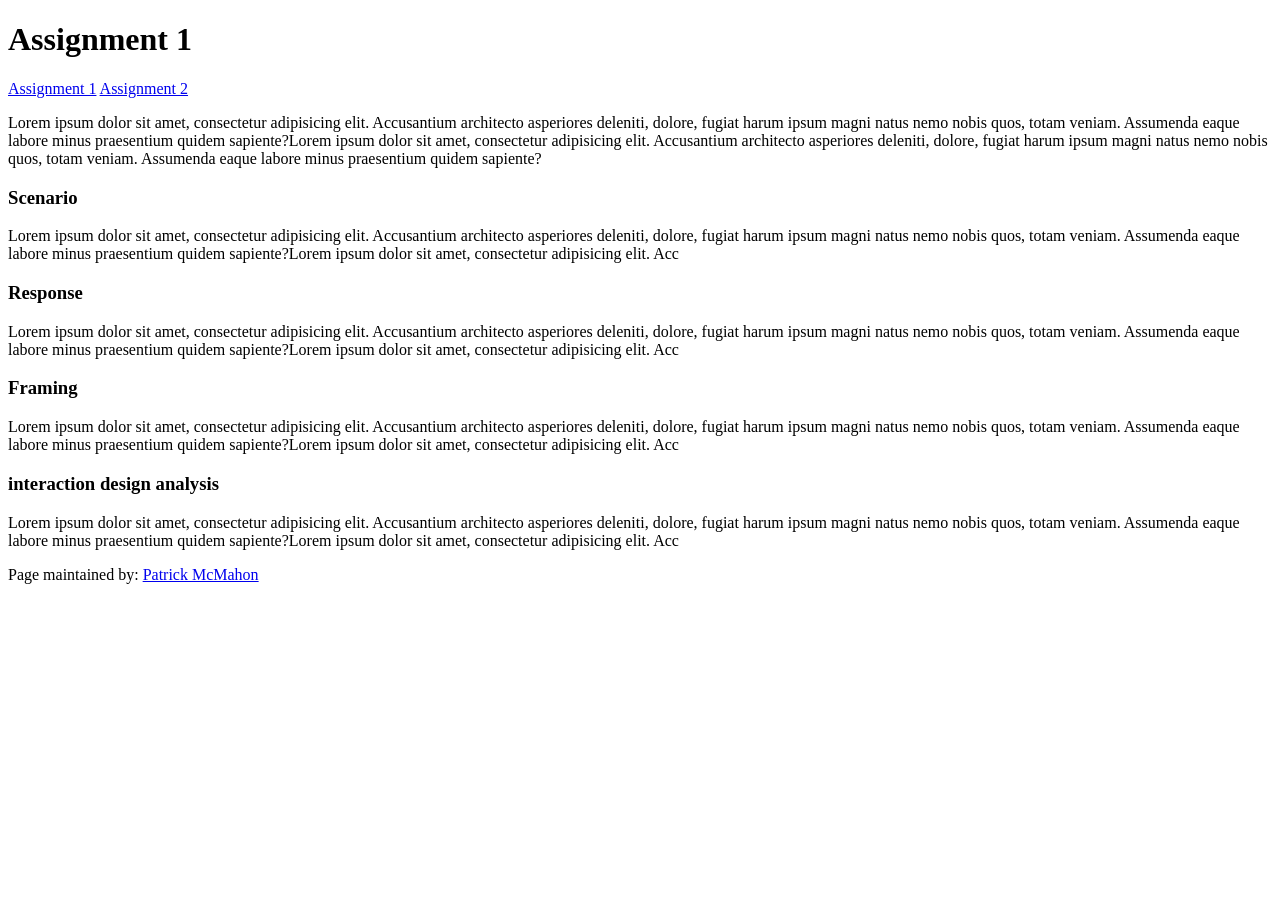
==== assignment1.html @ 2f38e5e2 "intro added some navigation to pages and added some sections to assignment 1 page" ====
<!doctype html>
<html lang="en">
  <head>
    <meta charset="UTF-8" />
    <meta
      name="viewport"
      content="width=device-width, user-scalable=no, initial-scale=1.0, maximum-scale=1.0, minimum-scale=1.0"
    />
    <meta http-equiv="X-UA-Compatible" content="ie=edge" />

    <!-- !!!!! -->
    <!--    change this to refer to your specific page  -->
    <title>changeMe!</title>

    <!-- !!!!! -->
    <!--  change this to your preferred icon  -->
    <!-- favicon was sourced from favicon.io but the original graphics are copyright 2020 Twitter, Inc
    and other contributors -->
    <!-- They are licensed under CC-BY 4.0 as linked below -->
    <!-- https://creativecommons.org/licenses/by/4.0/ -->
    <link rel="icon" type="image/png" href="./assets/icons/favicon.png" />

    <link rel="stylesheet" href="reset.css" />
    <link rel="stylesheet" href="style.css" />
  </head>
  <body>
    <header>
      <!-- !!!!! -->
      <!--    change this to your preferred online name  -->
      <h1>Assignment 1</h1>
    </header>

    <div class="mainNavContainer">
      <nav>
        <a href="./index.html">Assignment 1</a>
        <a href="./assignment2.html">Assignment 2</a>
      </nav>

      <main>
        <section id="intro-section">
          <p>
            Lorem ipsum dolor sit amet, consectetur adipisicing elit.
            Accusantium architecto asperiores deleniti, dolore, fugiat harum
            ipsum magni natus nemo nobis quos, totam veniam. Assumenda eaque
            labore minus praesentium quidem sapiente?Lorem ipsum dolor sit amet,
            consectetur adipisicing elit. Accusantium architecto asperiores
            deleniti, dolore, fugiat harum ipsum magni natus nemo nobis quos,
            totam veniam. Assumenda eaque labore minus praesentium quidem
            sapiente?
          </p>
        </section>
        <section>
          <h3>Scenario</h3>
          <p>
            Lorem ipsum dolor sit amet, consectetur adipisicing elit.
            Accusantium architecto asperiores deleniti, dolore, fugiat harum
            ipsum magni natus nemo nobis quos, totam veniam. Assumenda eaque
            labore minus praesentium quidem sapiente?Lorem ipsum dolor sit amet,
            consectetur adipisicing elit. Acc
          </p>
        </section>
        <section>
          <h3>Response</h3>
          <p>
            Lorem ipsum dolor sit amet, consectetur adipisicing elit.
            Accusantium architecto asperiores deleniti, dolore, fugiat harum
            ipsum magni natus nemo nobis quos, totam veniam. Assumenda eaque
            labore minus praesentium quidem sapiente?Lorem ipsum dolor sit amet,
            consectetur adipisicing elit. Acc
          </p>
        </section>
        <section>
          <h3>Framing</h3>
          <p>
            Lorem ipsum dolor sit amet, consectetur adipisicing elit.
            Accusantium architecto asperiores deleniti, dolore, fugiat harum
            ipsum magni natus nemo nobis quos, totam veniam. Assumenda eaque
            labore minus praesentium quidem sapiente?Lorem ipsum dolor sit amet,
            consectetur adipisicing elit. Acc
          </p>
        </section>
        <section>
          <h3>interaction design analysis</h3>
          <p>
            Lorem ipsum dolor sit amet, consectetur adipisicing elit.
            Accusantium architecto asperiores deleniti, dolore, fugiat harum
            ipsum magni natus nemo nobis quos, totam veniam. Assumenda eaque
            labore minus praesentium quidem sapiente?Lorem ipsum dolor sit amet,
            consectetur adipisicing elit. Acc
          </p>
        </section>
      </main>

      <!-- this is an empty element which helps with spacing -->
      <aside></aside>
    </div>

    <footer>
      <p>
        <!-- !!!!! -->
        <!--    change this to your preferred online name and update link to refer to your github page  -->
        Page maintained by:
        <a href="https://github.com/p-mcmahon-rmit/" target="_blank">
          Patrick McMahon
        </a>
      </p>
    </footer>
  </body>
</html>
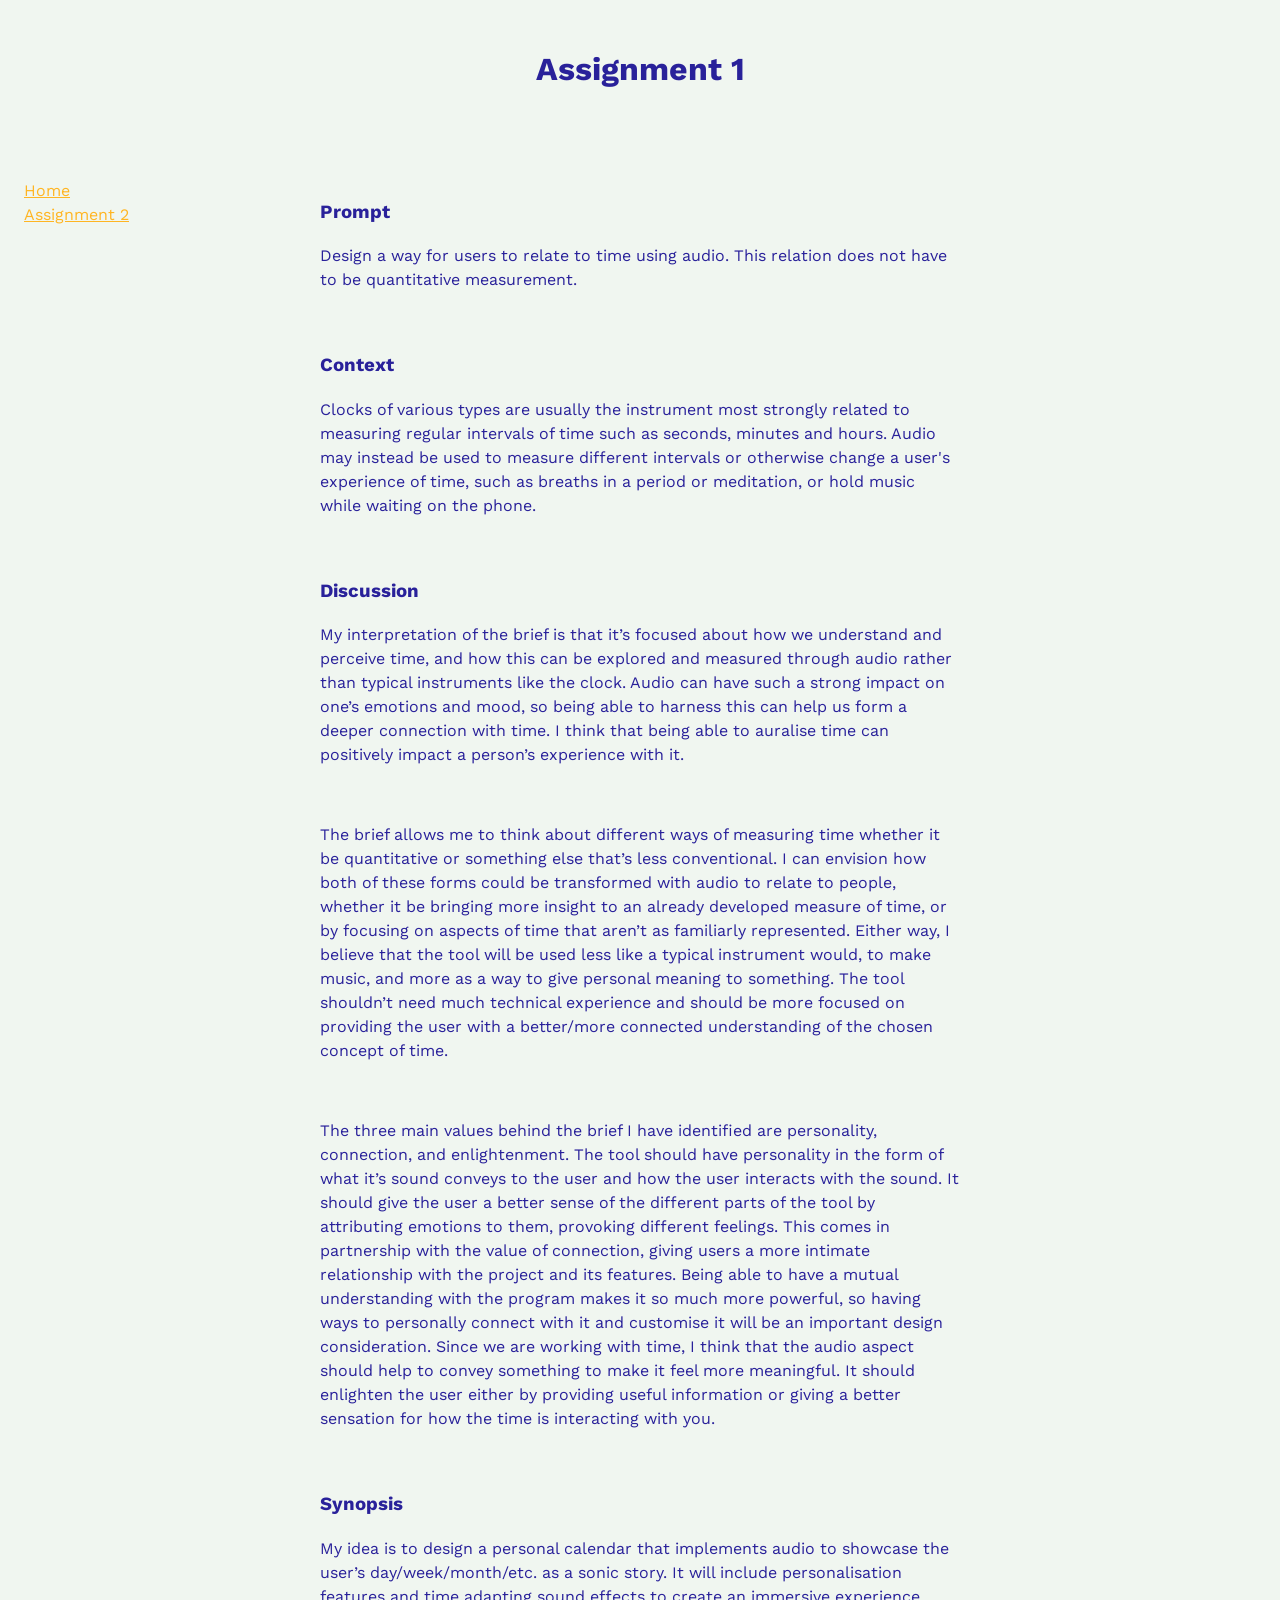
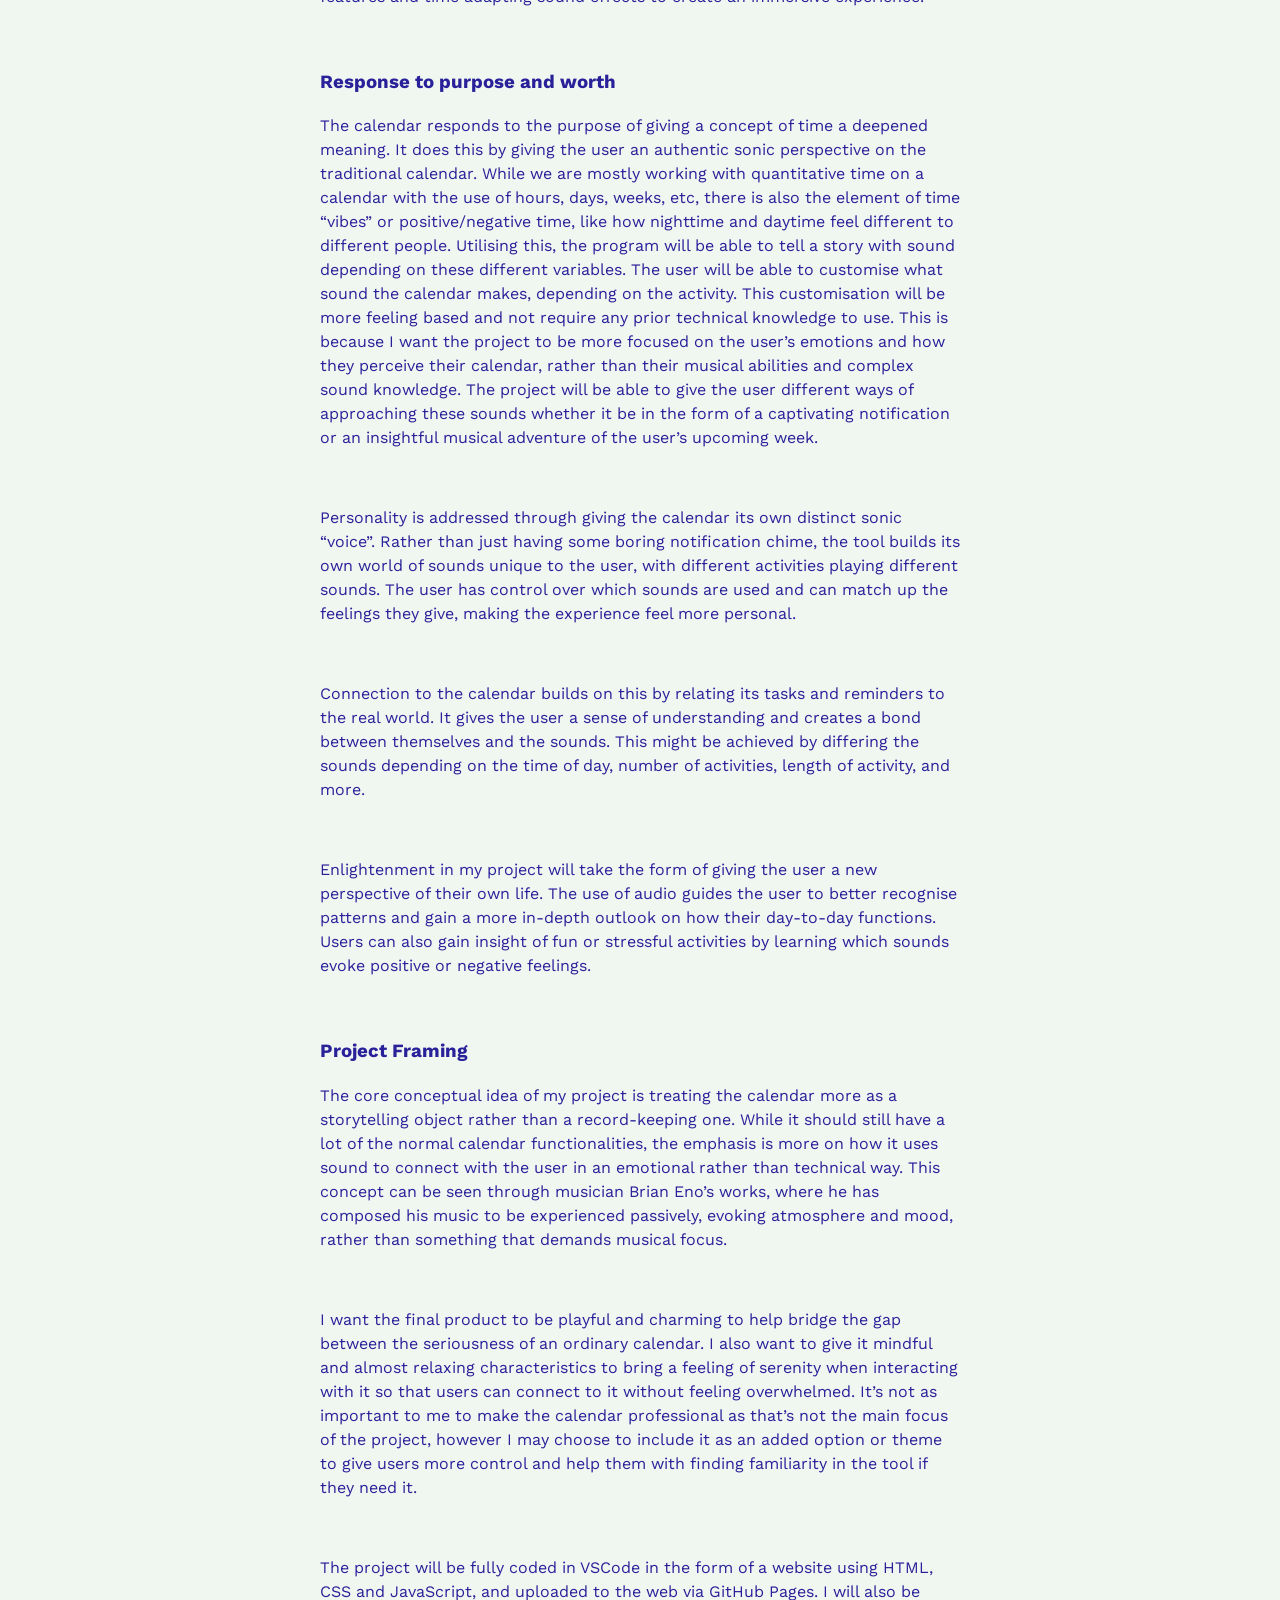
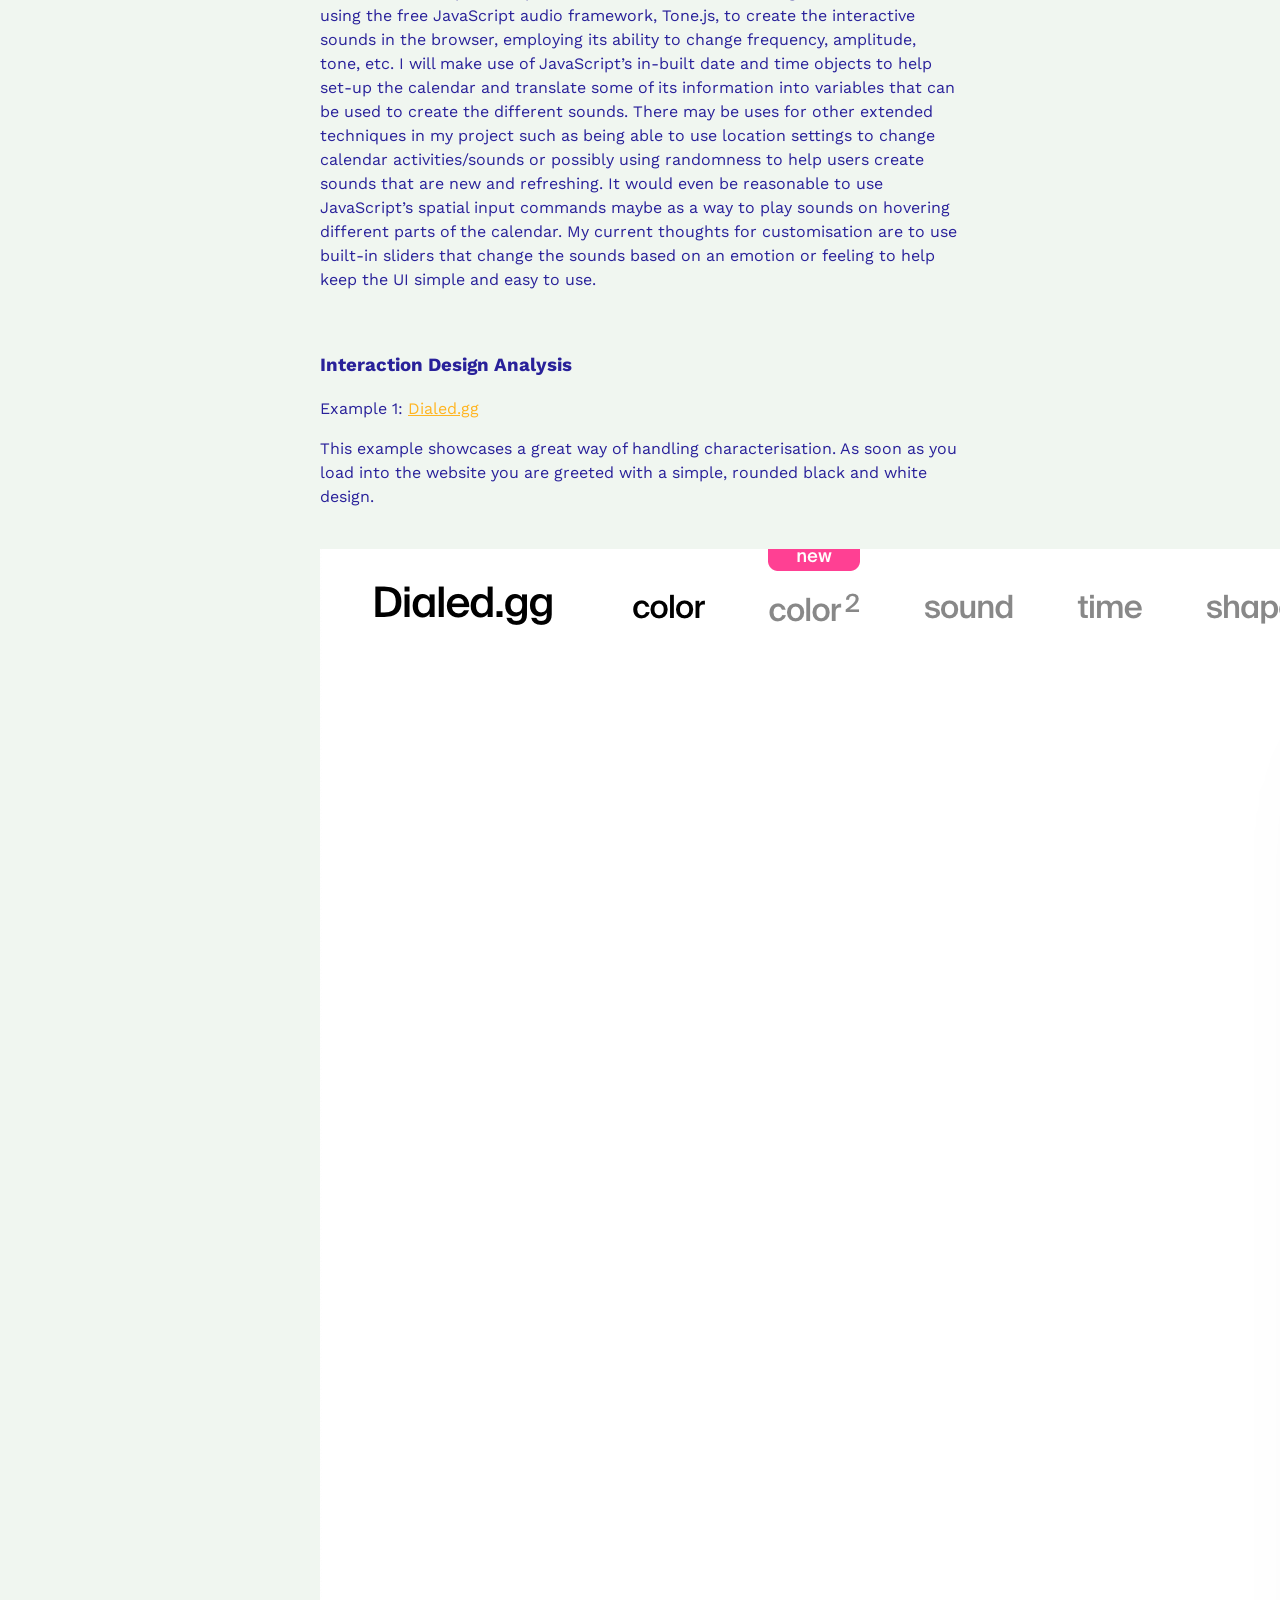
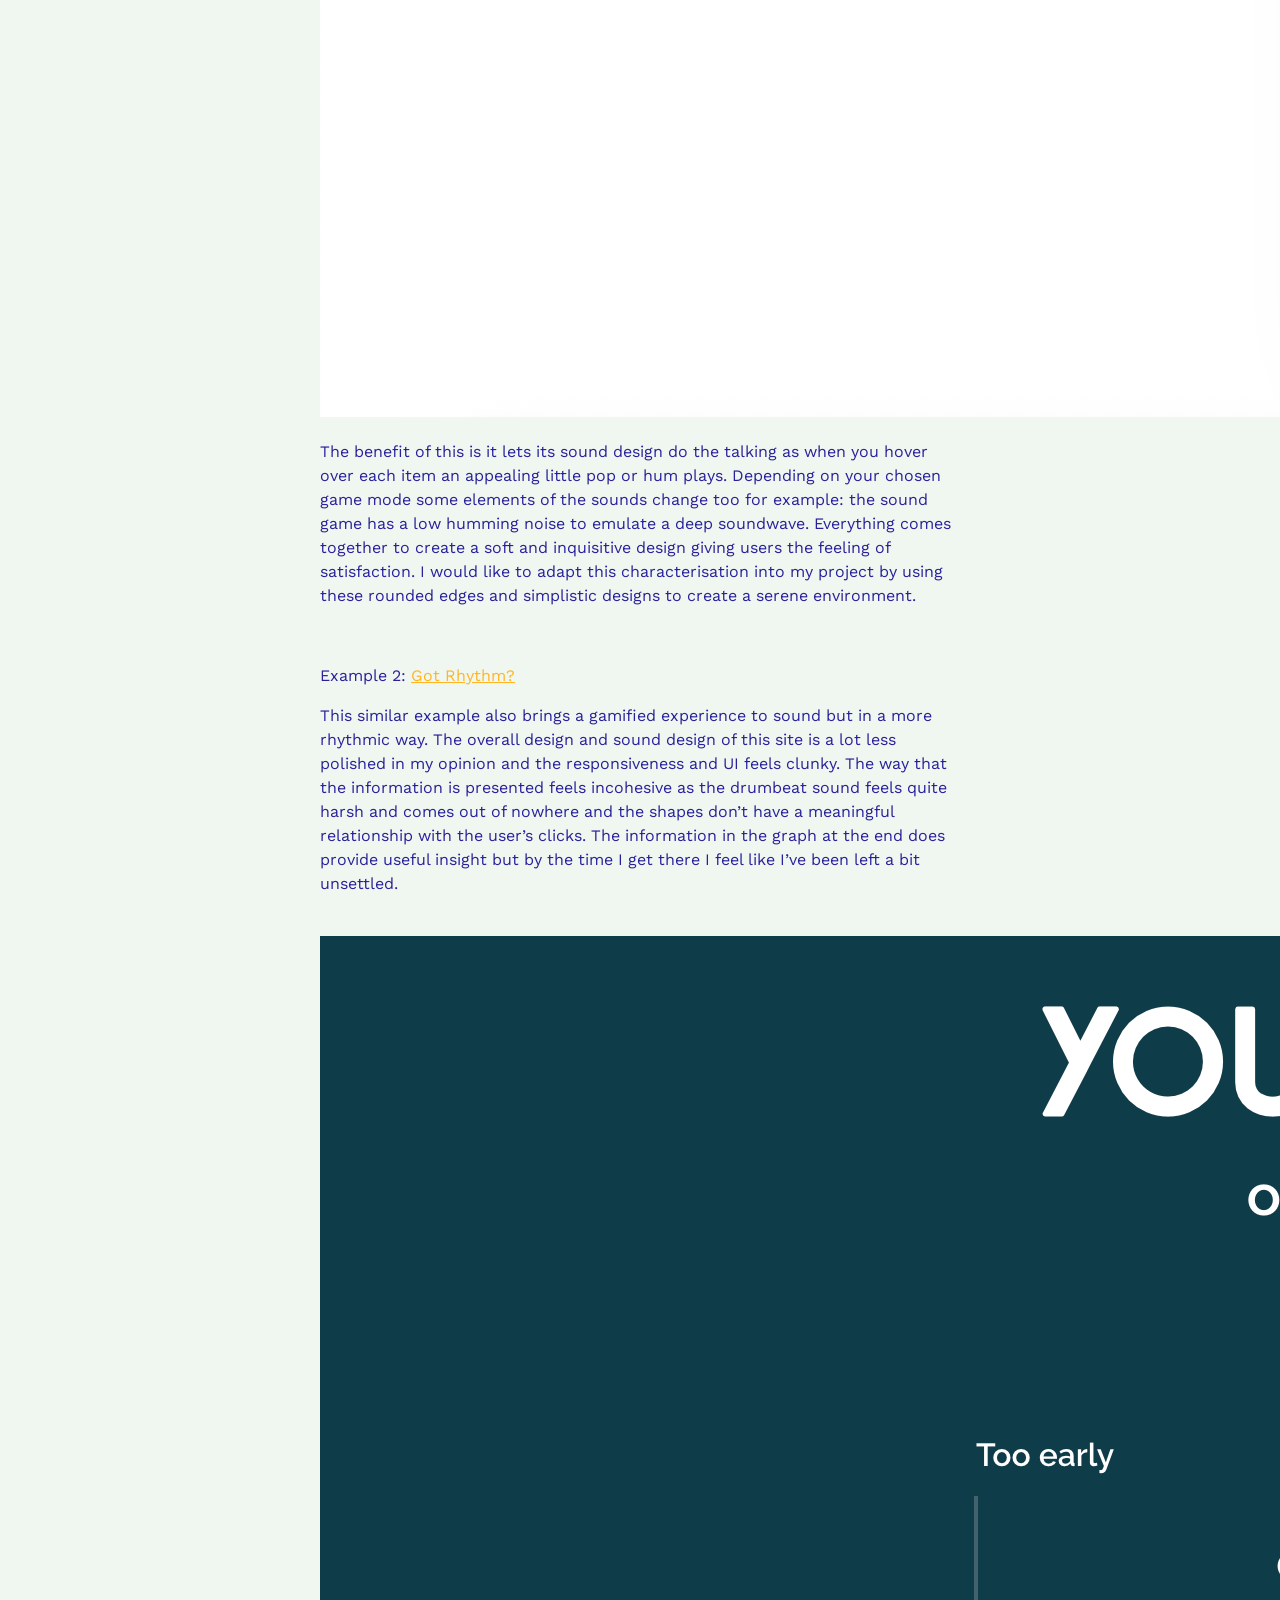
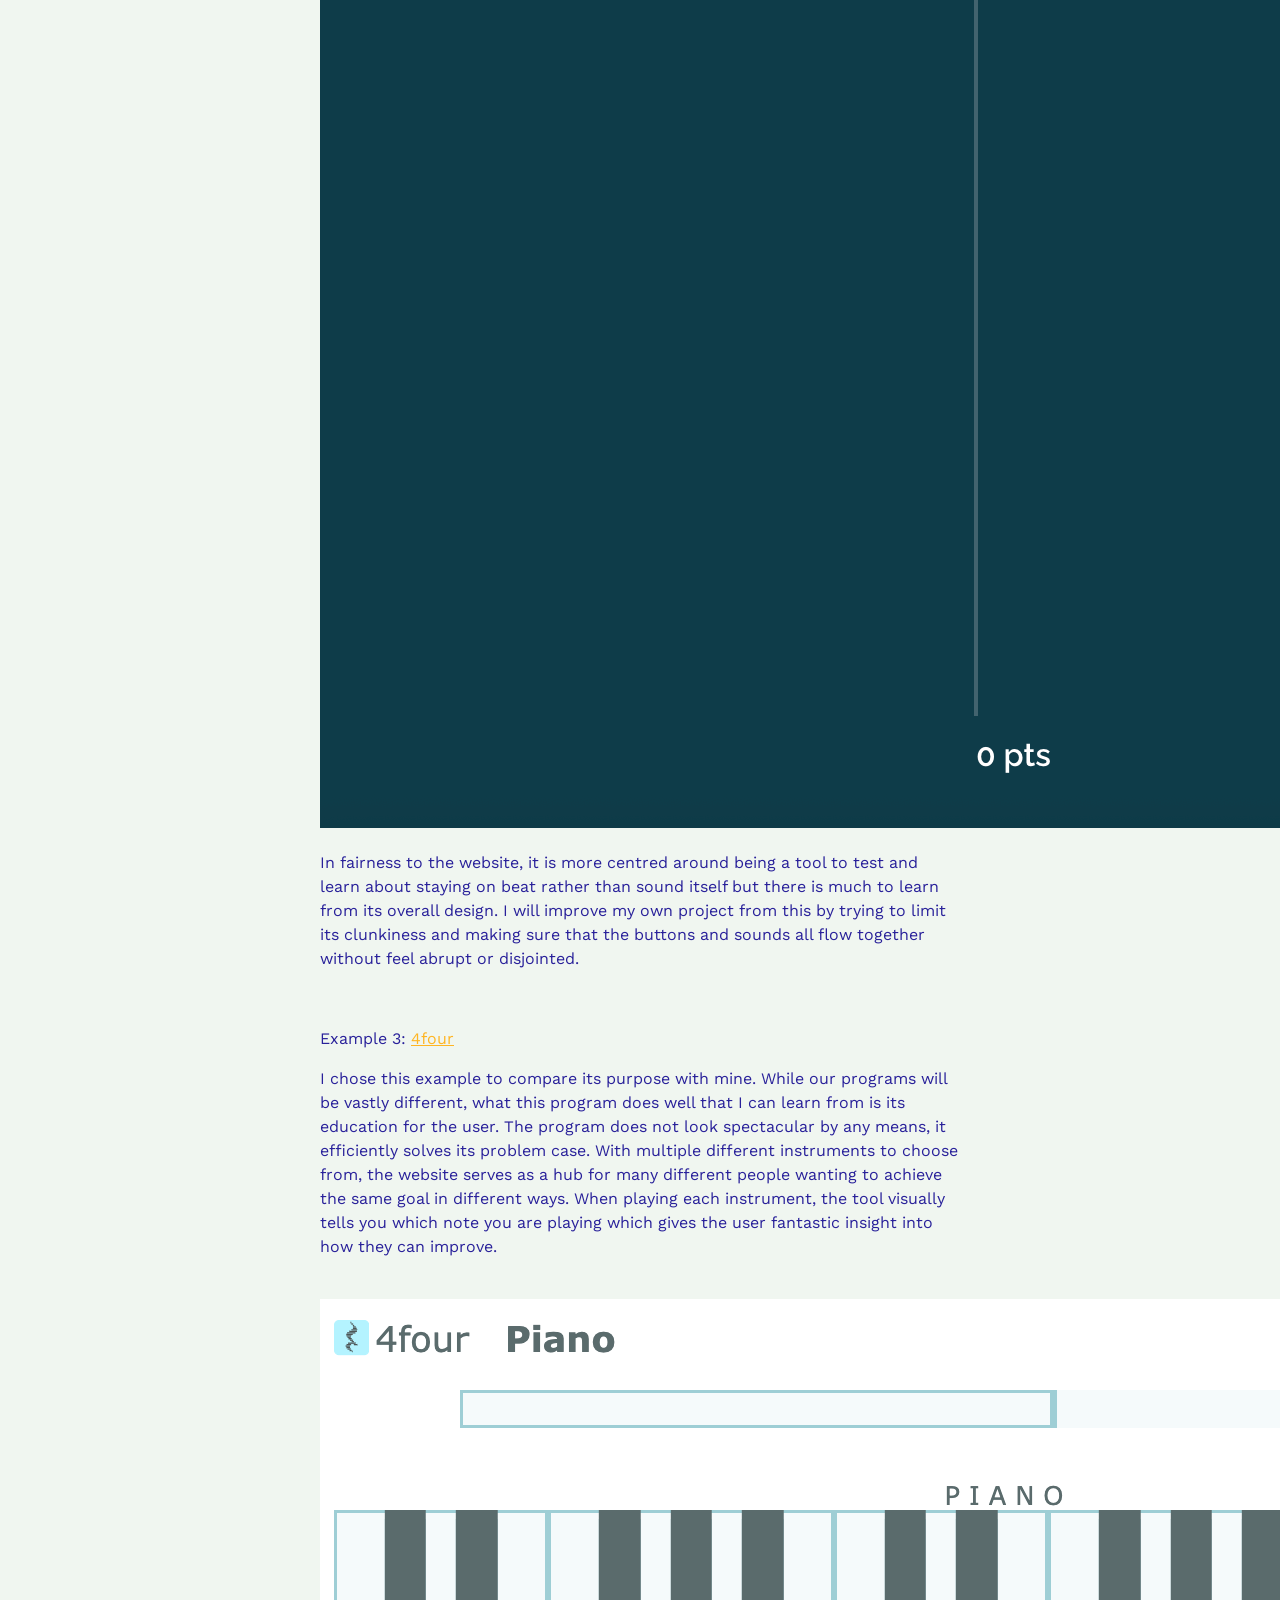
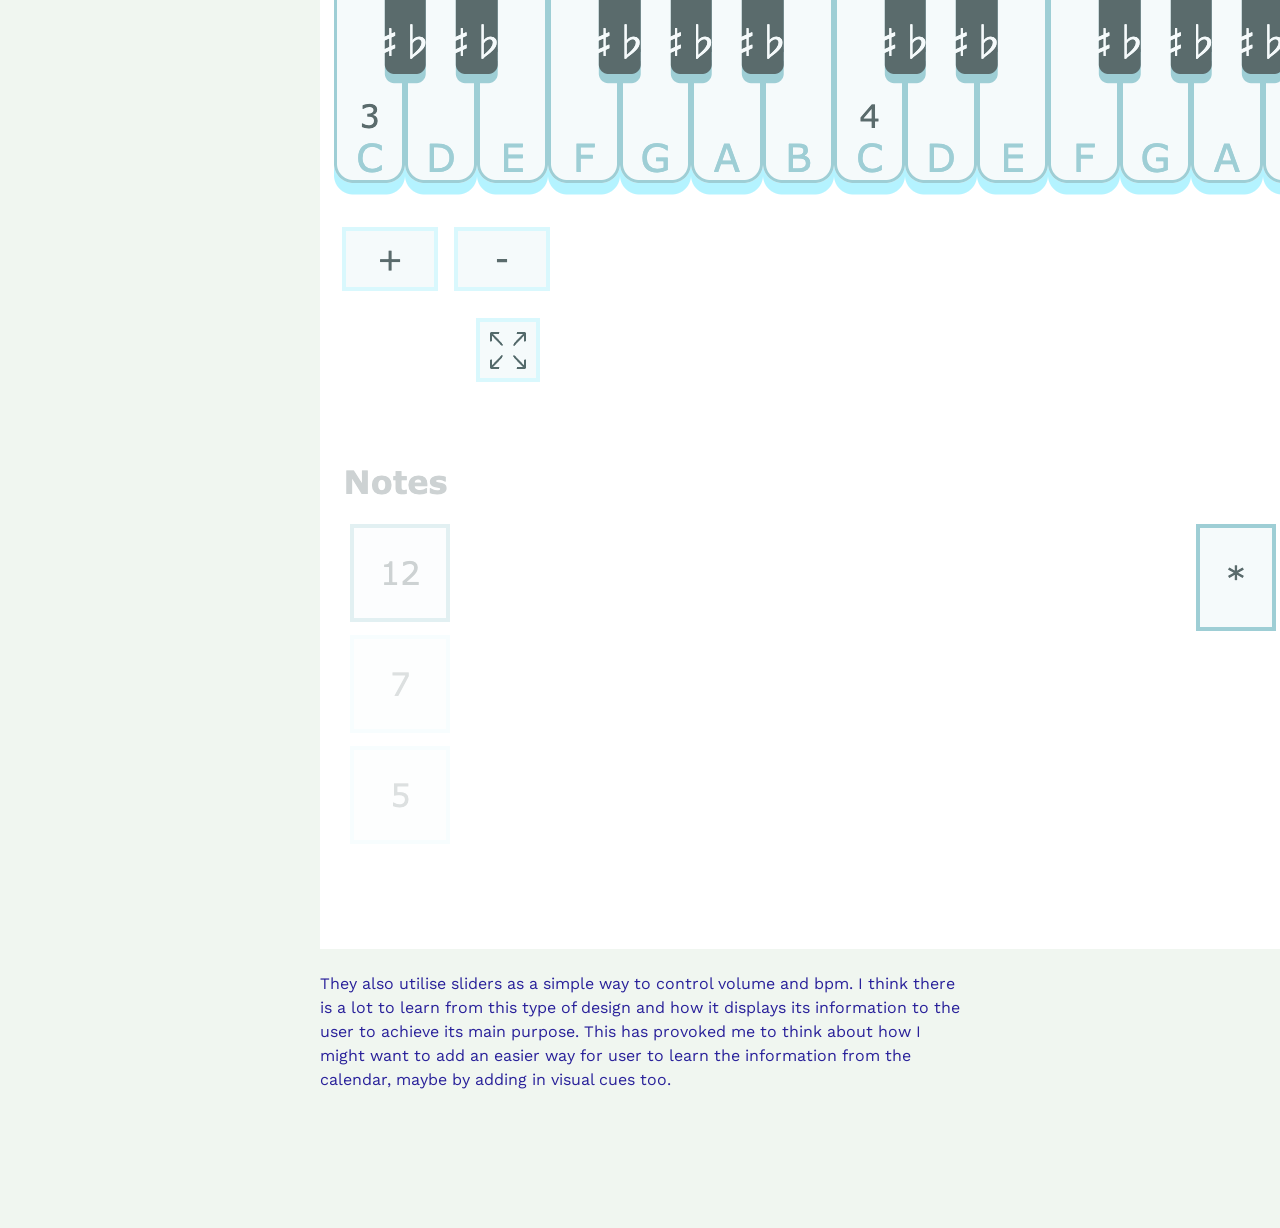
==== commit c870e3e8: "added all the text almost finished assignment added all the text up to example 3 as well as photos a" ====
--- a/assignment1.html
+++ b/assignment1.html
@@ -32,65 +32,265 @@
 
     <div class="mainNavContainer">
       <nav>
-        <a href="./index.html">Assignment 1</a>
-        <a href="./assignment2.html">Assignment 2</a>
+        <a href="./index.html">Home</a>
+        <a class="unclickable" href="./assignment2.html">Assignment 2</a>
       </nav>
 
       <main>
         <section id="intro-section">
-          <p>
-            Lorem ipsum dolor sit amet, consectetur adipisicing elit.
-            Accusantium architecto asperiores deleniti, dolore, fugiat harum
-            ipsum magni natus nemo nobis quos, totam veniam. Assumenda eaque
-            labore minus praesentium quidem sapiente?Lorem ipsum dolor sit amet,
-            consectetur adipisicing elit. Accusantium architecto asperiores
-            deleniti, dolore, fugiat harum ipsum magni natus nemo nobis quos,
-            totam veniam. Assumenda eaque labore minus praesentium quidem
-            sapiente?
-          </p>
-        </section>
-        <section>
-          <h3>Scenario</h3>
-          <p>
-            Lorem ipsum dolor sit amet, consectetur adipisicing elit.
-            Accusantium architecto asperiores deleniti, dolore, fugiat harum
-            ipsum magni natus nemo nobis quos, totam veniam. Assumenda eaque
-            labore minus praesentium quidem sapiente?Lorem ipsum dolor sit amet,
-            consectetur adipisicing elit. Acc
-          </p>
-        </section>
-        <section>
-          <h3>Response</h3>
-          <p>
-            Lorem ipsum dolor sit amet, consectetur adipisicing elit.
-            Accusantium architecto asperiores deleniti, dolore, fugiat harum
-            ipsum magni natus nemo nobis quos, totam veniam. Assumenda eaque
-            labore minus praesentium quidem sapiente?Lorem ipsum dolor sit amet,
-            consectetur adipisicing elit. Acc
-          </p>
-        </section>
-        <section>
-          <h3>Framing</h3>
-          <p>
-            Lorem ipsum dolor sit amet, consectetur adipisicing elit.
-            Accusantium architecto asperiores deleniti, dolore, fugiat harum
-            ipsum magni natus nemo nobis quos, totam veniam. Assumenda eaque
-            labore minus praesentium quidem sapiente?Lorem ipsum dolor sit amet,
-            consectetur adipisicing elit. Acc
-          </p>
-        </section>
-        <section>
-          <h3>interaction design analysis</h3>
-          <p>
-            Lorem ipsum dolor sit amet, consectetur adipisicing elit.
-            Accusantium architecto asperiores deleniti, dolore, fugiat harum
-            ipsum magni natus nemo nobis quos, totam veniam. Assumenda eaque
-            labore minus praesentium quidem sapiente?Lorem ipsum dolor sit amet,
-            consectetur adipisicing elit. Acc
+          <h3>Prompt</h3>
+          <p>
+            Design a way for users to relate to time using audio. This relation
+            does not have to be quantitative measurement.
+          </p>
+        </section>
+        <br />
+        <section>
+          <h3>Context</h3>
+          <p>
+            Clocks of various types are usually the instrument most strongly
+            related to measuring regular intervals of time such as seconds,
+            minutes and hours. Audio may instead be used to measure different
+            intervals or otherwise change a user's experience of time, such as
+            breaths in a period or meditation, or hold music while waiting on
+            the phone.
+          </p>
+        </section>
+        <br />
+        <section>
+          <h3>Discussion</h3>
+          <p>
+            My interpretation of the brief is that it’s focused about how we
+            understand and perceive time, and how this can be explored and
+            measured through audio rather than typical instruments like the
+            clock. Audio can have such a strong impact on one’s emotions and
+            mood, so being able to harness this can help us form a deeper
+            connection with time. I think that being able to auralise time can
+            positively impact a person’s experience with it.
+          </p>
+          <br />
+          <p>
+            The brief allows me to think about different ways of measuring time
+            whether it be quantitative or something else that’s less
+            conventional. I can envision how both of these forms could be
+            transformed with audio to relate to people, whether it be bringing
+            more insight to an already developed measure of time, or by focusing
+            on aspects of time that aren’t as familiarly represented. Either
+            way, I believe that the tool will be used less like a typical
+            instrument would, to make music, and more as a way to give personal
+            meaning to something. The tool shouldn’t need much technical
+            experience and should be more focused on providing the user with a
+            better/more connected understanding of the chosen concept of time.
+          </p>
+          <br />
+          <p>
+            The three main values behind the brief I have identified are
+            personality, connection, and enlightenment. The tool should have
+            personality in the form of what it’s sound conveys to the user and
+            how the user interacts with the sound. It should give the user a
+            better sense of the different parts of the tool by attributing
+            emotions to them, provoking different feelings. This comes in
+            partnership with the value of connection, giving users a more
+            intimate relationship with the project and its features. Being able
+            to have a mutual understanding with the program makes it so much
+            more powerful, so having ways to personally connect with it and
+            customise it will be an important design consideration. Since we are
+            working with time, I think that the audio aspect should help to
+            convey something to make it feel more meaningful. It should
+            enlighten the user either by providing useful information or giving
+            a better sensation for how the time is interacting with you.
+          </p>
+        </section>
+        <br />
+        <section>
+          <h3>Synopsis</h3>
+          <p>
+            My idea is to design a personal calendar that implements audio to
+            showcase the user’s day/week/month/etc. as a sonic story. It will
+            include personalisation features and time adapting sound effects to
+            create an immersive experience.
+          </p>
+        </section>
+        <br />
+        <section>
+          <h3>Response to purpose and worth</h3>
+          <p>
+            The calendar responds to the purpose of giving a concept of time a
+            deepened meaning. It does this by giving the user an authentic sonic
+            perspective on the traditional calendar. While we are mostly working
+            with quantitative time on a calendar with the use of hours, days,
+            weeks, etc, there is also the element of time “vibes” or
+            positive/negative time, like how nighttime and daytime feel
+            different to different people. Utilising this, the program will be
+            able to tell a story with sound depending on these different
+            variables. The user will be able to customise what sound the
+            calendar makes, depending on the activity. This customisation will
+            be more feeling based and not require any prior technical knowledge
+            to use. This is because I want the project to be more focused on the
+            user’s emotions and how they perceive their calendar, rather than
+            their musical abilities and complex sound knowledge. The project
+            will be able to give the user different ways of approaching these
+            sounds whether it be in the form of a captivating notification or an
+            insightful musical adventure of the user’s upcoming week.
+          </p>
+          <br />
+          <p>
+            Personality is addressed through giving the calendar its own
+            distinct sonic “voice”. Rather than just having some boring
+            notification chime, the tool builds its own world of sounds unique
+            to the user, with different activities playing different sounds. The
+            user has control over which sounds are used and can match up the
+            feelings they give, making the experience feel more personal.
+          </p>
+          <br />
+          <p>
+            Connection to the calendar builds on this by relating its tasks and
+            reminders to the real world. It gives the user a sense of
+            understanding and creates a bond between themselves and the sounds.
+            This might be achieved by differing the sounds depending on the time
+            of day, number of activities, length of activity, and more.
+          </p>
+          <br />
+          <p>
+            Enlightenment in my project will take the form of giving the user a
+            new perspective of their own life. The use of audio guides the user
+            to better recognise patterns and gain a more in-depth outlook on how
+            their day-to-day functions. Users can also gain insight of fun or
+            stressful activities by learning which sounds evoke positive or
+            negative feelings.
+          </p>
+        </section>
+        <br />
+        <section>
+          <h3>Project Framing</h3>
+          <p>
+            The core conceptual idea of my project is treating the calendar more
+            as a storytelling object rather than a record-keeping one. While it
+            should still have a lot of the normal calendar functionalities, the
+            emphasis is more on how it uses sound to connect with the user in an
+            emotional rather than technical way. This concept can be seen
+            through musician Brian Eno’s works, where he has composed his music
+            to be experienced passively, evoking atmosphere and mood, rather
+            than something that demands musical focus.
+          </p>
+          <br />
+          <p>
+            I want the final product to be playful and charming to help bridge
+            the gap between the seriousness of an ordinary calendar. I also want
+            to give it mindful and almost relaxing characteristics to bring a
+            feeling of serenity when interacting with it so that users can
+            connect to it without feeling overwhelmed. It’s not as important to
+            me to make the calendar professional as that’s not the main focus of
+            the project, however I may choose to include it as an added option
+            or theme to give users more control and help them with finding
+            familiarity in the tool if they need it.
+          </p>
+          <br />
+          <p>
+            The project will be fully coded in VSCode in the form of a website
+            using HTML, CSS and JavaScript, and uploaded to the web via GitHub
+            Pages. I will also be using the free JavaScript audio framework,
+            Tone.js, to create the interactive sounds in the browser, employing
+            its ability to change frequency, amplitude, tone, etc. I will make
+            use of JavaScript’s in-built date and time objects to help set-up
+            the calendar and translate some of its information into variables
+            that can be used to create the different sounds. There may be uses
+            for other extended techniques in my project such as being able to
+            use location settings to change calendar activities/sounds or
+            possibly using randomness to help users create sounds that are new
+            and refreshing. It would even be reasonable to use JavaScript’s
+            spatial input commands maybe as a way to play sounds on hovering
+            different parts of the calendar. My current thoughts for
+            customisation are to use built-in sliders that change the sounds
+            based on an emotion or feeling to help keep the UI simple and easy
+            to use.
+          </p>
+        </section>
+        <br />
+        <section>
+          <h3>Interaction Design Analysis</h3>
+          <p>Example 1: <a href="https://dialed.gg/">Dialed.gg </a></p>
+          <p>
+            This example showcases a great way of handling characterisation. As
+            soon as you load into the website you are greeted with a simple,
+            rounded black and white design.
+          </p>
+          <br />
+          <img
+            src="assets/interaction_design_analysis/Screenshot 2026-08-11 at 2.23.11 pm.png"
+            alt="Dialed.gg website screenshot"
+          />
+          <br />
+          <p>
+            The benefit of this is it lets its sound design do the talking as
+            when you hover over each item an appealing little pop or hum plays.
+            Depending on your chosen game mode some elements of the sounds
+            change too for example: the sound game has a low humming noise to
+            emulate a deep soundwave. Everything comes together to create a soft
+            and inquisitive design giving users the feeling of satisfaction. I
+            would like to adapt this characterisation into my project by using
+            these rounded edges and simplistic designs to create a serene
+            environment.
+          </p>
+          <br />
+          <p>
+            Example 2:
+            <a href="https://www.concerthotels.com/got-rhythm">Got Rhythm?</a>
+          </p>
+          <p>
+            This similar example also brings a gamified experience to sound but
+            in a more rhythmic way. The overall design and sound design of this
+            site is a lot less polished in my opinion and the responsiveness and
+            UI feels clunky. The way that the information is presented feels
+            incohesive as the drumbeat sound feels quite harsh and comes out of
+            nowhere and the shapes don’t have a meaningful relationship with the
+            user’s clicks. The information in the graph at the end does provide
+            useful insight but by the time I get there I feel like I’ve been
+            left a bit unsettled.
+          </p>
+          <br />
+          <img
+            src="assets/interaction_design_analysis/Screenshot 2026-08-11 at 2.34.32 pm.png"
+            alt="Got Rhythm? website screenshot"
+          />
+          <br />
+          <p>
+            In fairness to the website, it is more centred around being a tool
+            to test and learn about staying on beat rather than sound itself but
+            there is much to learn from its overall design. I will improve my
+            own project from this by trying to limit its clunkiness and making
+            sure that the buttons and sounds all flow together without feel
+            abrupt or disjointed.
+          </p>
+          <br />
+          <p>Example 3: <a href="https://4four.io/guitar/electric">4four</a></p>
+          <p>
+            I chose this example to compare its purpose with mine. While our
+            programs will be vastly different, what this program does well that
+            I can learn from is its education for the user. The program does not
+            look spectacular by any means, it efficiently solves its problem
+            case. With multiple different instruments to choose from, the
+            website serves as a hub for many different people wanting to achieve
+            the same goal in different ways. When playing each instrument, the
+            tool visually tells you which note you are playing which gives the
+            user fantastic insight into how they can improve.
+          </p>
+          <br />
+          <img
+            src="assets/interaction_design_analysis/Screenshot 2026-08-11 at 2.52.16 pm.png"
+            alt="4four website screenshot"
+          />
+          <br />
+          <p>
+            They also utilise sliders as a simple way to control volume and bpm.
+            I think there is a lot to learn from this type of design and how it
+            displays its information to the user to achieve its main purpose.
+            This has provoked me to think about how I might want to add an
+            easier way for user to learn the information from the calendar,
+            maybe by adding in visual cues too.
           </p>
         </section>
       </main>
-
       <!-- this is an empty element which helps with spacing -->
       <aside></aside>
     </div>
@@ -99,10 +299,11 @@
       <p>
         <!-- !!!!! -->
         <!--    change this to your preferred online name and update link to refer to your github page  -->
-        Page maintained by:
-        <a href="https://github.com/p-mcmahon-rmit/" target="_blank">
-          Patrick McMahon
-        </a>
+        <!-- Page maintained by: -->
+        <!-- <a href="https://github.com/p-mcmahon-rmit/" target="_blank"> -->
+        <!-- Patrick McMahon -->
+        <!-- </a> -->
+        <!-- </p> -->
       </p>
     </footer>
   </body>
--- a/style.css
+++ b/style.css
@@ -0,0 +1,155 @@
+/*!!!!!*/
+/*add in your own font imports here*/
+/*remember to update them in the rest of the CSS : eg the body selector*/
+@import url("https://fonts.googleapis.com/css2?family=Work+Sans:ital,wght@0,100..900;1,100..900&display=swap");
+
+/*!!!!!*/
+/*change out, and/or add colours to the colour scheme*/
+:root {
+  /* basic 2-bit palette from 1bit Monitor Glow Palette by Polyducks */
+  /* https://lospec.com/palette-list/1bit-monitor-glow */
+  --colour-1: #29219a;
+  --colour-2: #f0f6f0;
+}
+
+/* this swaps the colour order to account for user's OS dark mode */
+/*!!!!!*/
+/*remember to update the colours here too to reflect the above changes*/
+@media (prefers-color-scheme: dark) {
+  :root {
+    --colour-1: #f0f6f0;
+    --colour-2: #29219a;
+  }
+}
+
+body {
+  background-color: var(--colour-2);
+  color: var(--colour-1);
+  font-family: "Work Sans", sans-serif;
+  line-height: 1.5;
+  padding: 1rem;
+  display: flex;
+  flex-direction: column;
+  gap: 1rem;
+}
+
+header {
+  display: flex;
+  justify-content: center;
+  margin-block-end: 3rem;
+}
+
+.mainNavContainer {
+  flex: 1;
+  display: flex;
+  justify-content: center;
+  gap: 1rem;
+}
+
+nav {
+  display: flex;
+  flex-direction: column;
+  min-width: fit-content;
+  flex: 1;
+  align-items: flex-start;
+}
+
+main {
+  display: flex;
+  flex-direction: column;
+  align-items: center;
+}
+
+section {
+  max-width: 80rch;
+}
+
+aside {
+  visibility: hidden;
+  flex: 1;
+}
+
+footer {
+  display: flex;
+  justify-content: center;
+  margin-block-start: 3rem;
+}
+
+a {
+  color: #ffb522;
+}
+
+a:hover {
+  color: #ff5622;
+}
+
+a:active {
+  color: #8b371d;
+}
+
+a:visited {
+  color: #ff2424;
+}
+
+.unclickable {
+  pointer-events: none;
+  cursor: default; /* Keeps the mouse pointer from changing into a hand */
+  text-decoration: strike-through; /* Removes the underline styling */
+}
+
+/*technique from Kevin Powell*/
+/*https://youtu.be/CU8Plk-53RU?si=zMpP0Pfbg1SaXeDB&t=255*/
+/*longer post about how this works and the * + * selector*/
+/*https://alistapart.com/article/axiomatic-css-and-lobotomized-owls/*/
+.prose > * + * {
+  margin-block-start: var(--prose-flow, 1em);
+}
+
+/* breakpoints from Material Design Spec https://m3.material.io/foundations/layout/breakpoints/overview */
+/* while sometimes mobile first is recommended, as we will be focused on desktop, we will start there */
+
+/* assumed base sizing is large (1200–1599px) : desktop  */
+
+/* extra-large breakpoint : desktop, ultrawide monitors */
+@media (width > 1600px) {
+}
+
+/* expanded breakpoint : phone or tablet in landscape, desktop */
+@media (width < 1200px) {
+  header {
+    margin-block-end: 2rem;
+  }
+  footer {
+    margin-block-start: 2rem;
+  }
+}
+/* medium breakpoint : tablet in portrait */
+@media (width < 840px) {
+  header {
+    margin-block-end: 1rem;
+  }
+  .mainNavContainer {
+    flex-direction: column;
+    justify-content: flex-start;
+    align-items: center;
+  }
+  nav {
+    flex: 0;
+    width: 100%;
+    max-width: 80rch;
+    justify-content: space-between;
+    flex-direction: row;
+  }
+  main {
+    flex: 1;
+  }
+  aside {
+    flex: 0;
+  }
+  footer {
+    margin-block-start: 1rem;
+  }
+}
+/* compact breakpoint : phone in portrait */
+@media (width < 600px) {
+}
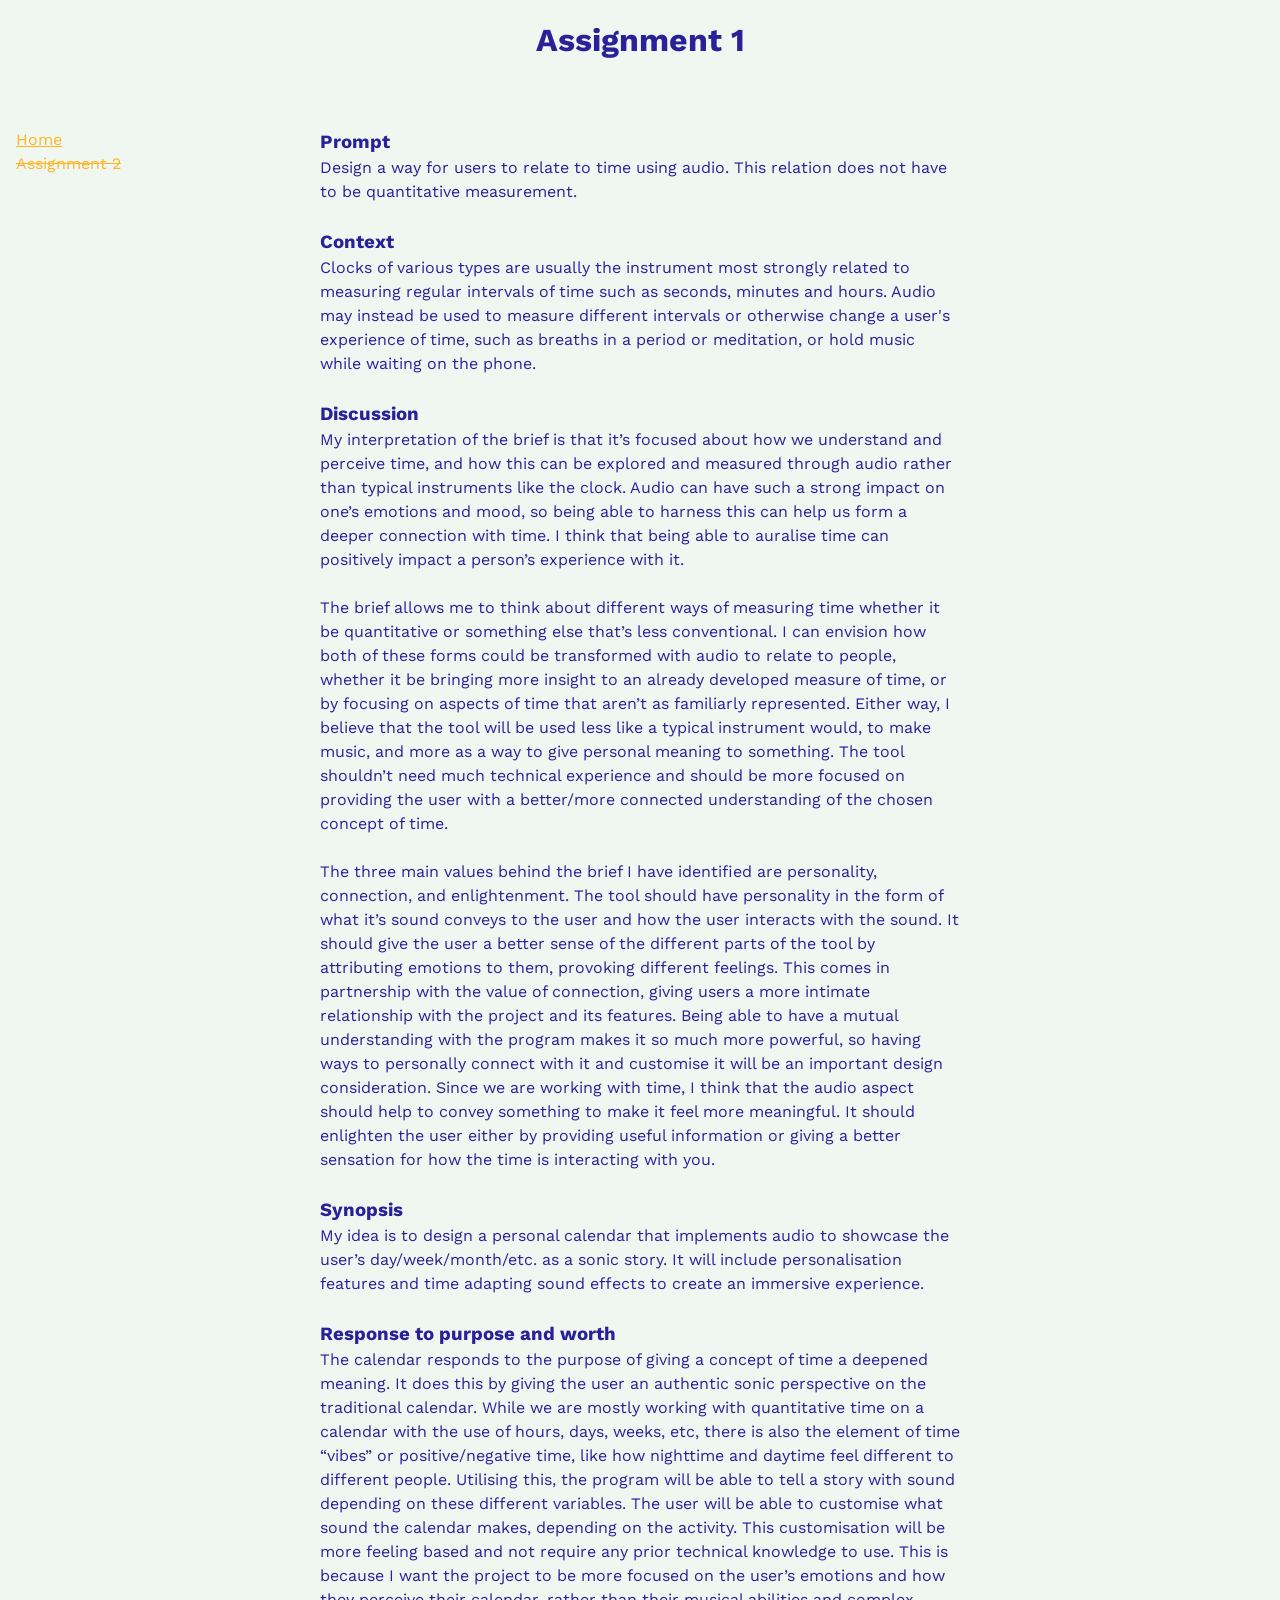
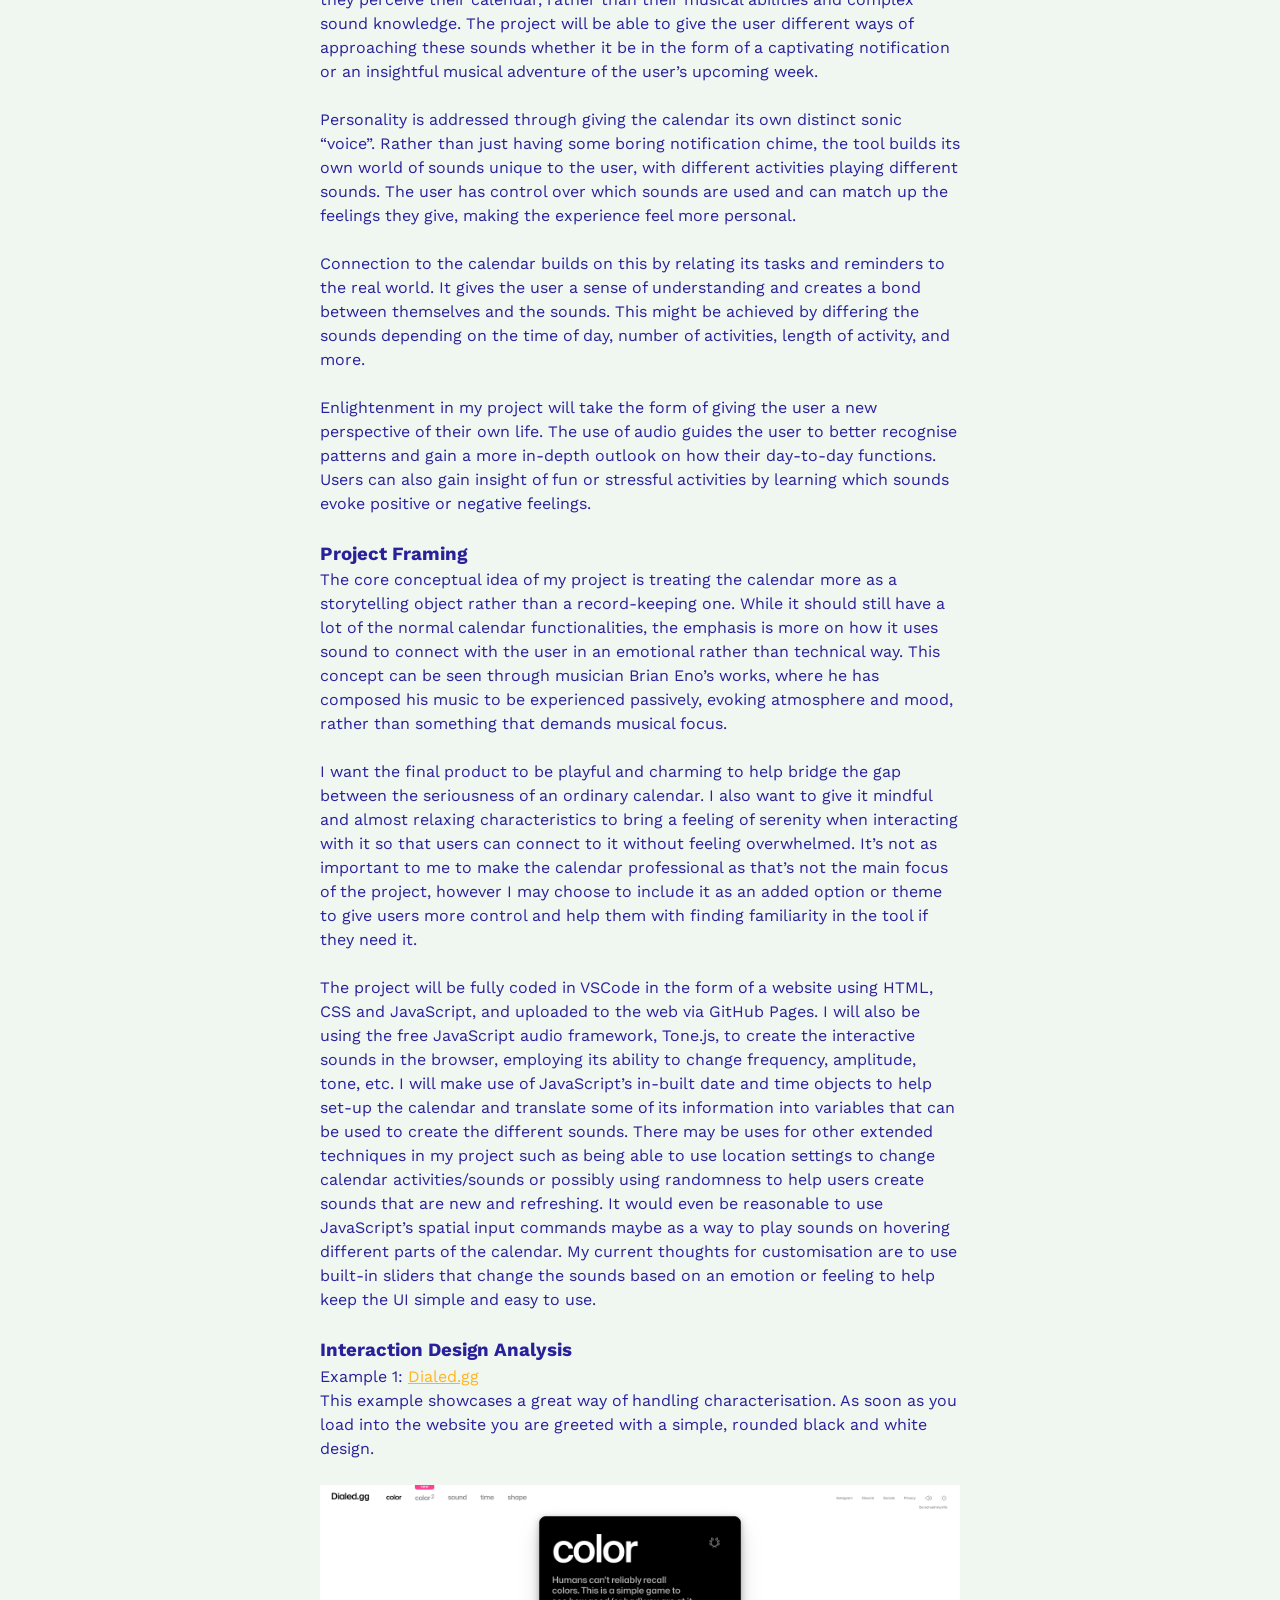
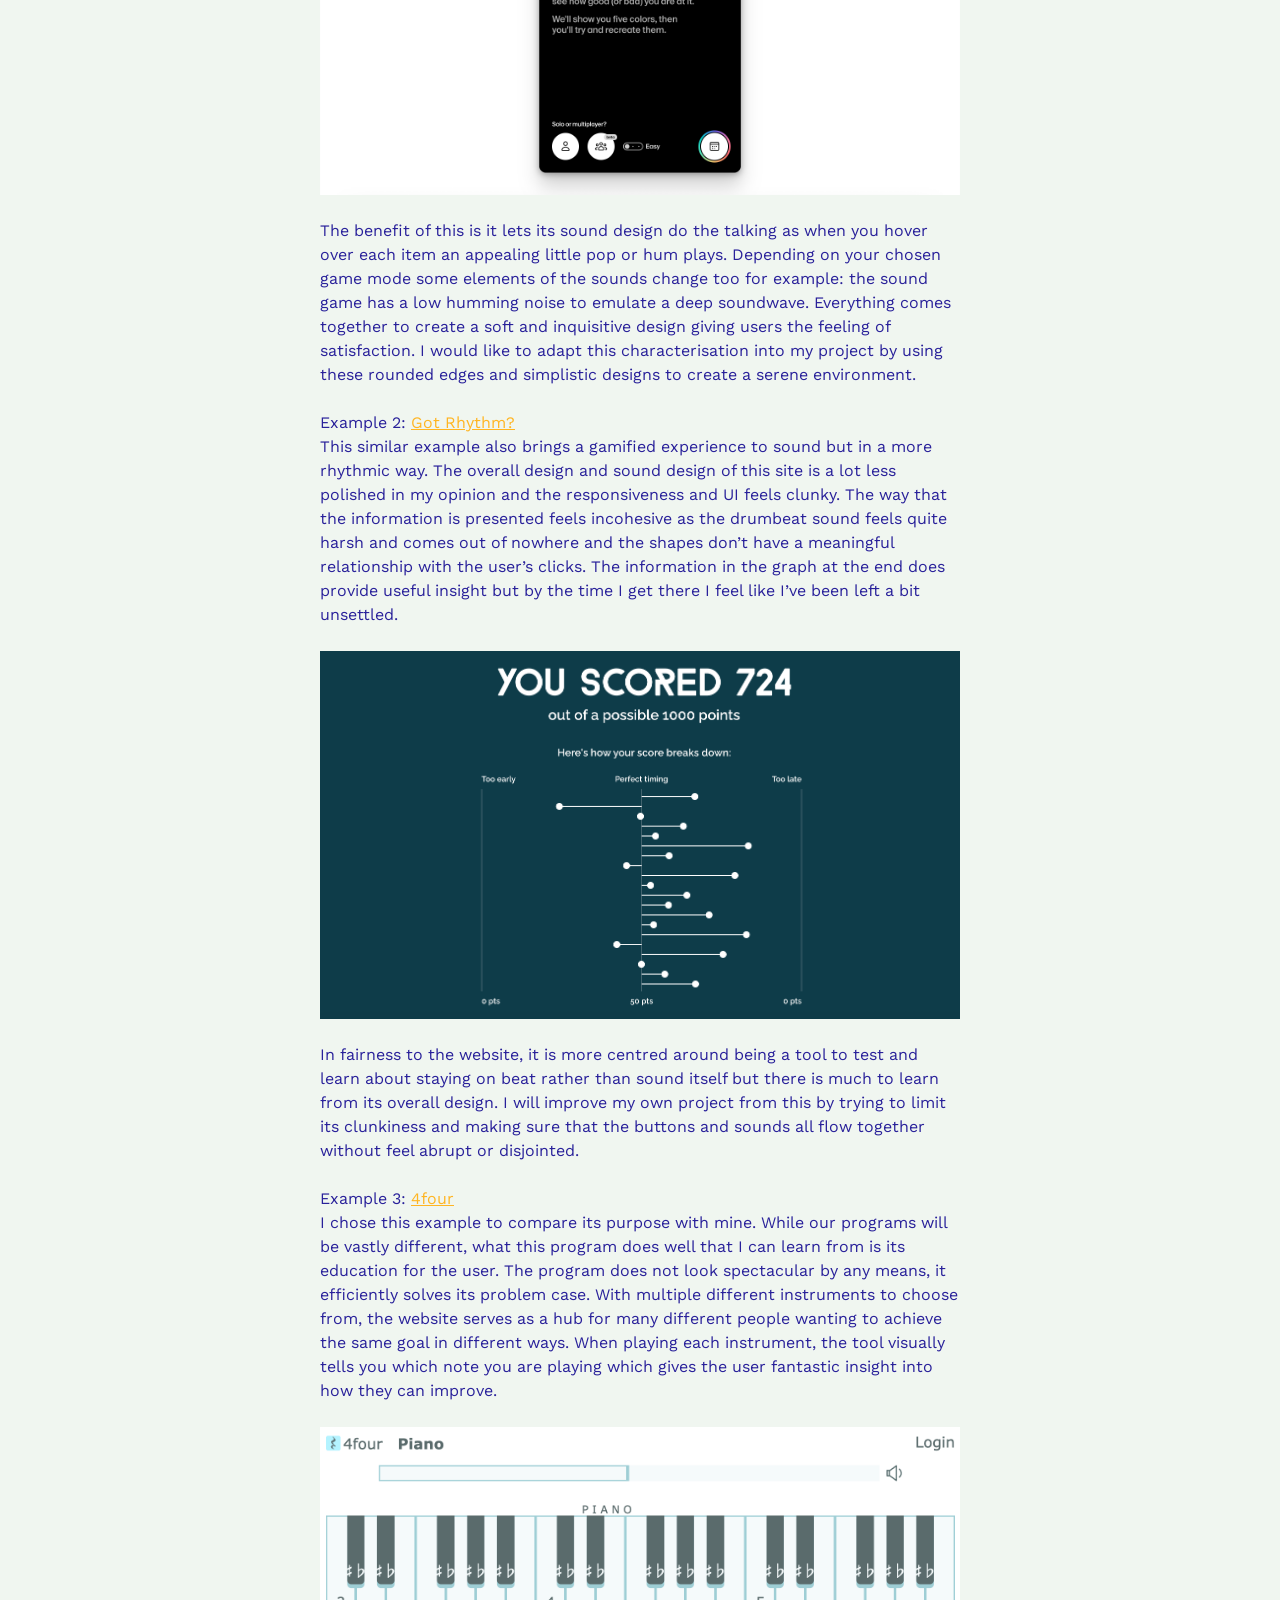
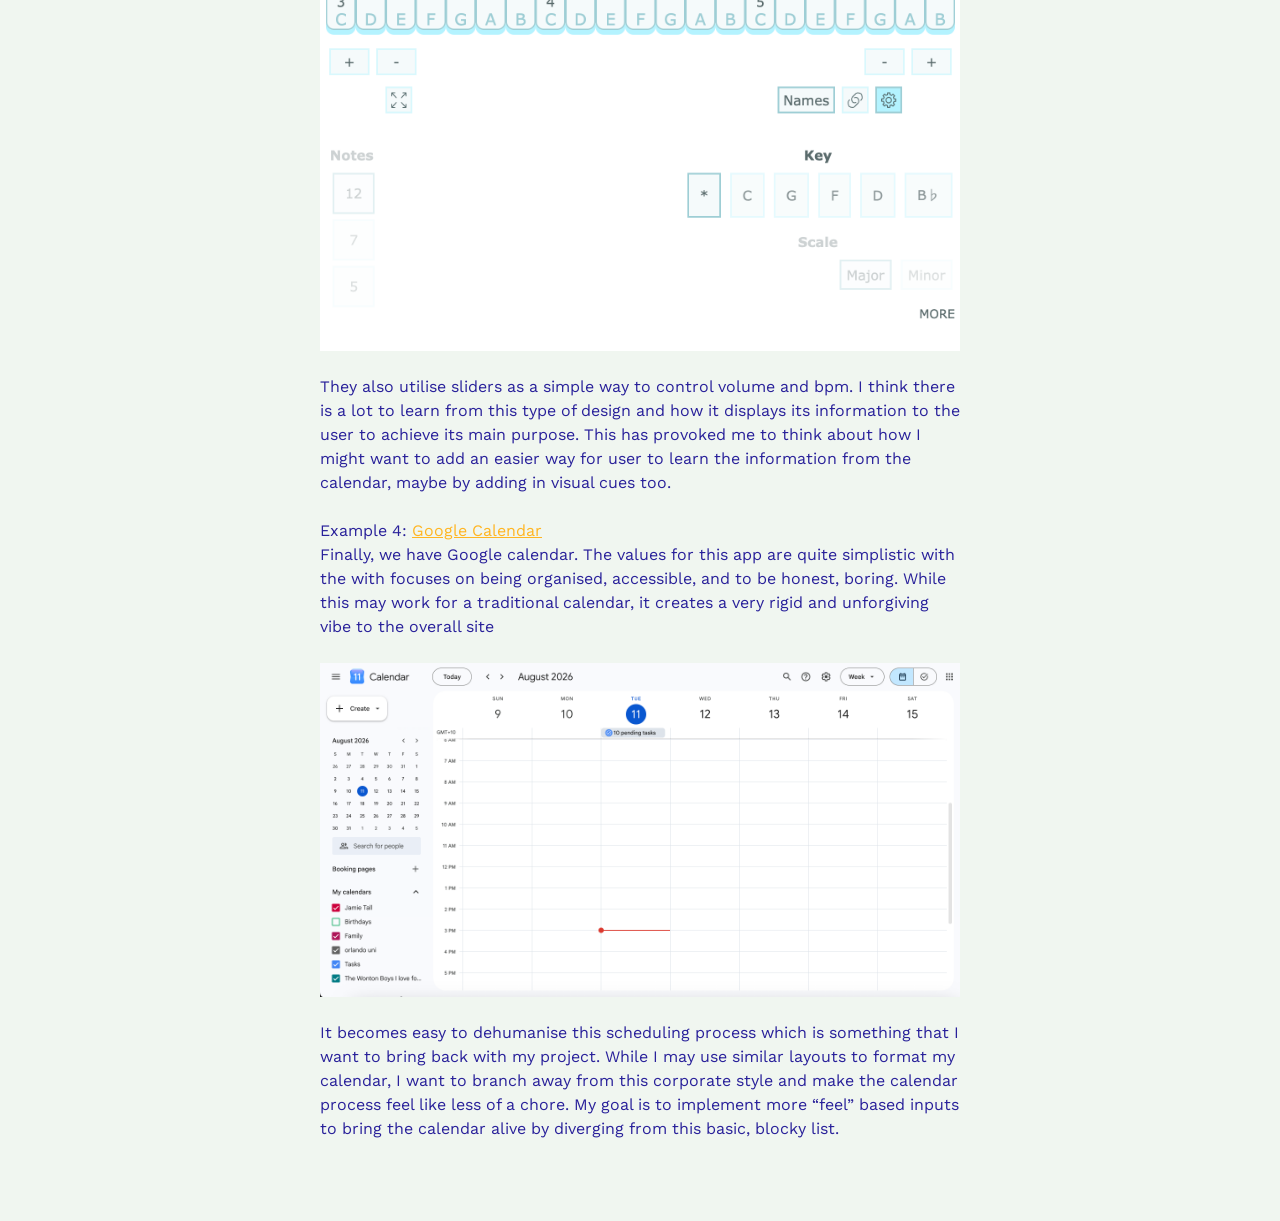
==== commit a0a214f8: "FINISHED ASSIGNMENT added example 4 and made sure everything looks ok" ====
--- a/assignment1.html
+++ b/assignment1.html
@@ -289,6 +289,32 @@
             easier way for user to learn the information from the calendar,
             maybe by adding in visual cues too.
           </p>
+          <br />
+          <p>
+            Example 4:
+            <a href="https://calendar.google.com/">Google Calendar</a>
+          </p>
+          <p>
+            Finally, we have Google calendar. The values for this app are quite
+            simplistic with the with focuses on being organised, accessible, and
+            to be honest, boring. While this may work for a traditional
+            calendar, it creates a very rigid and unforgiving vibe to the
+            overall site
+          </p>
+          <br />
+          <img
+            src="assets/interaction_design_analysis/Screenshot 2026-08-11 at 3.00.53 pm.png"
+            alt="Google Calendar website screenshot"
+          />
+          <br />
+          <p>
+            It becomes easy to dehumanise this scheduling process which is
+            something that I want to bring back with my project. While I may use
+            similar layouts to format my calendar, I want to branch away from
+            this corporate style and make the calendar process feel like less of
+            a chore. My goal is to implement more “feel” based inputs to bring
+            the calendar alive by diverging from this basic, blocky list.
+          </p>
         </section>
       </main>
       <!-- this is an empty element which helps with spacing -->
--- a/style.css
+++ b/style.css
@@ -94,7 +94,7 @@
 .unclickable {
   pointer-events: none;
   cursor: default; /* Keeps the mouse pointer from changing into a hand */
-  text-decoration: strike-through; /* Removes the underline styling */
+  text-decoration: line-through; /* Removes the underline styling */
 }
 
 /*technique from Kevin Powell*/
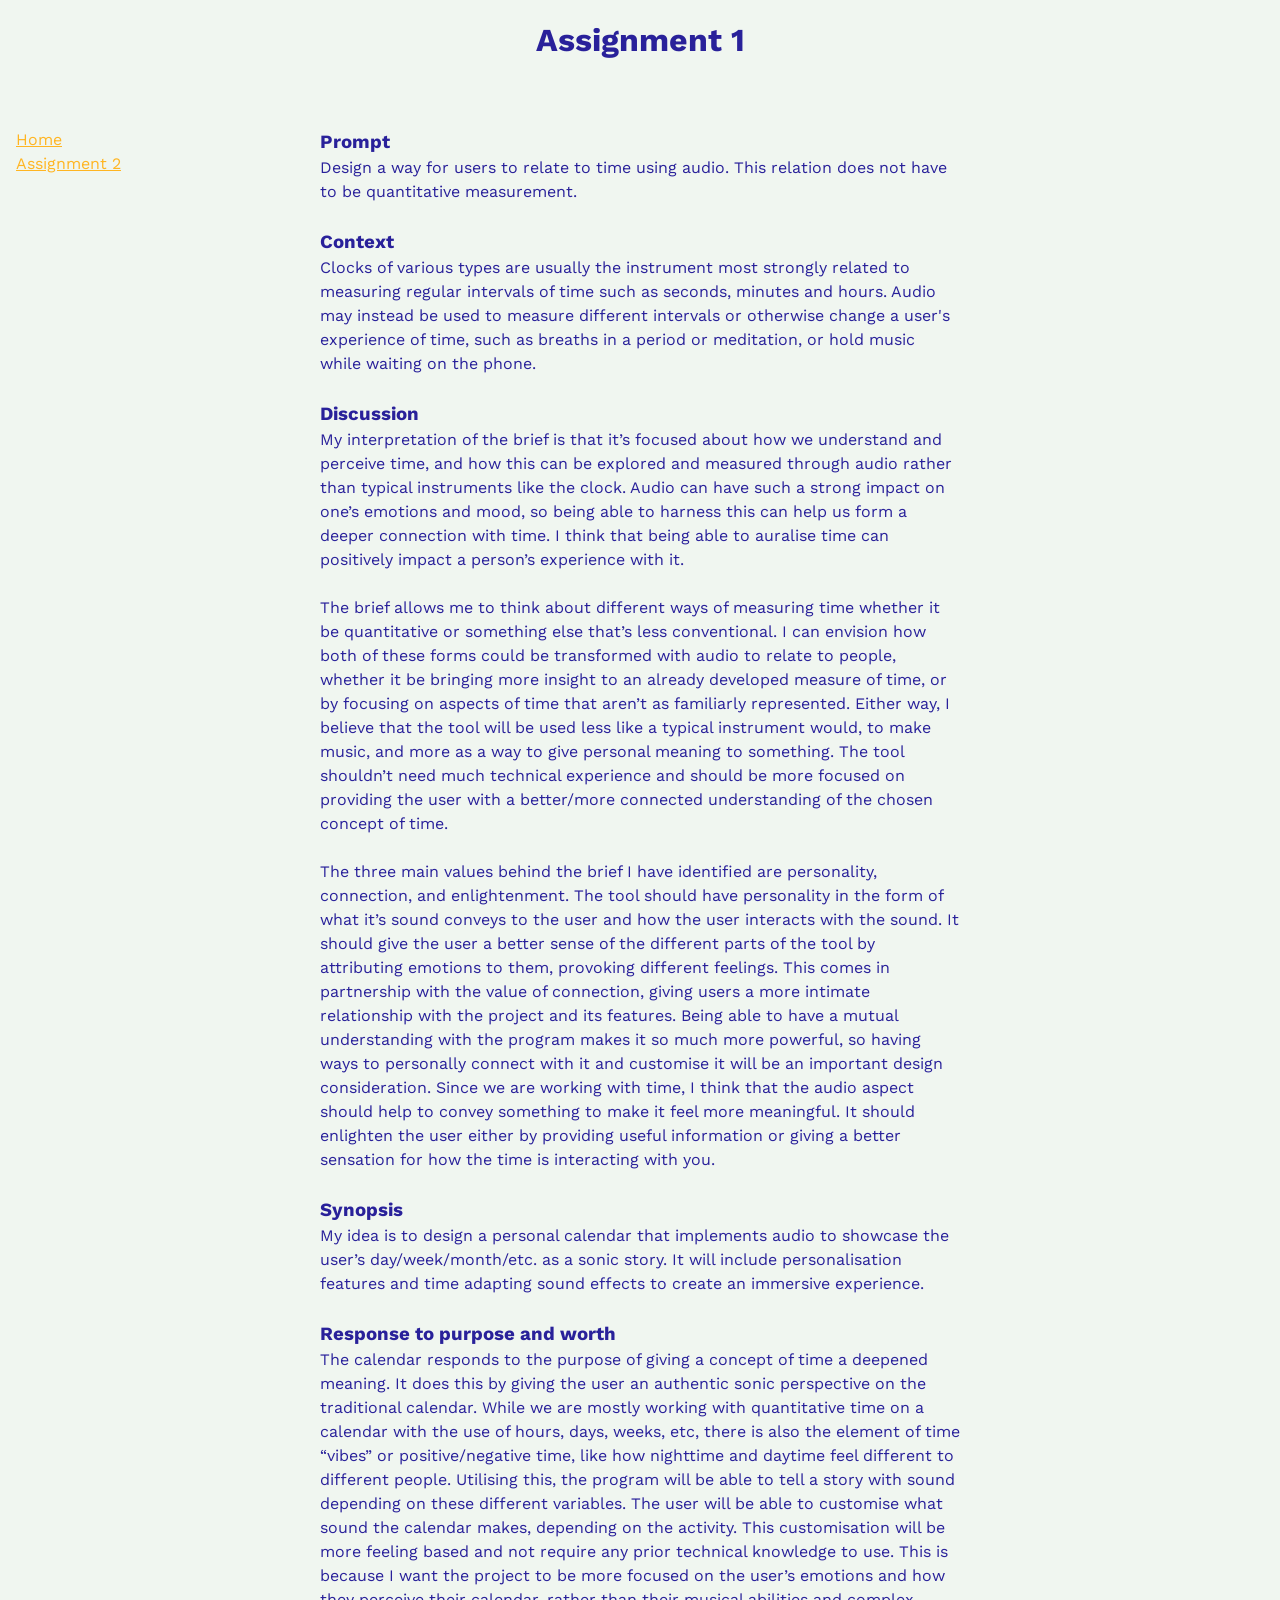
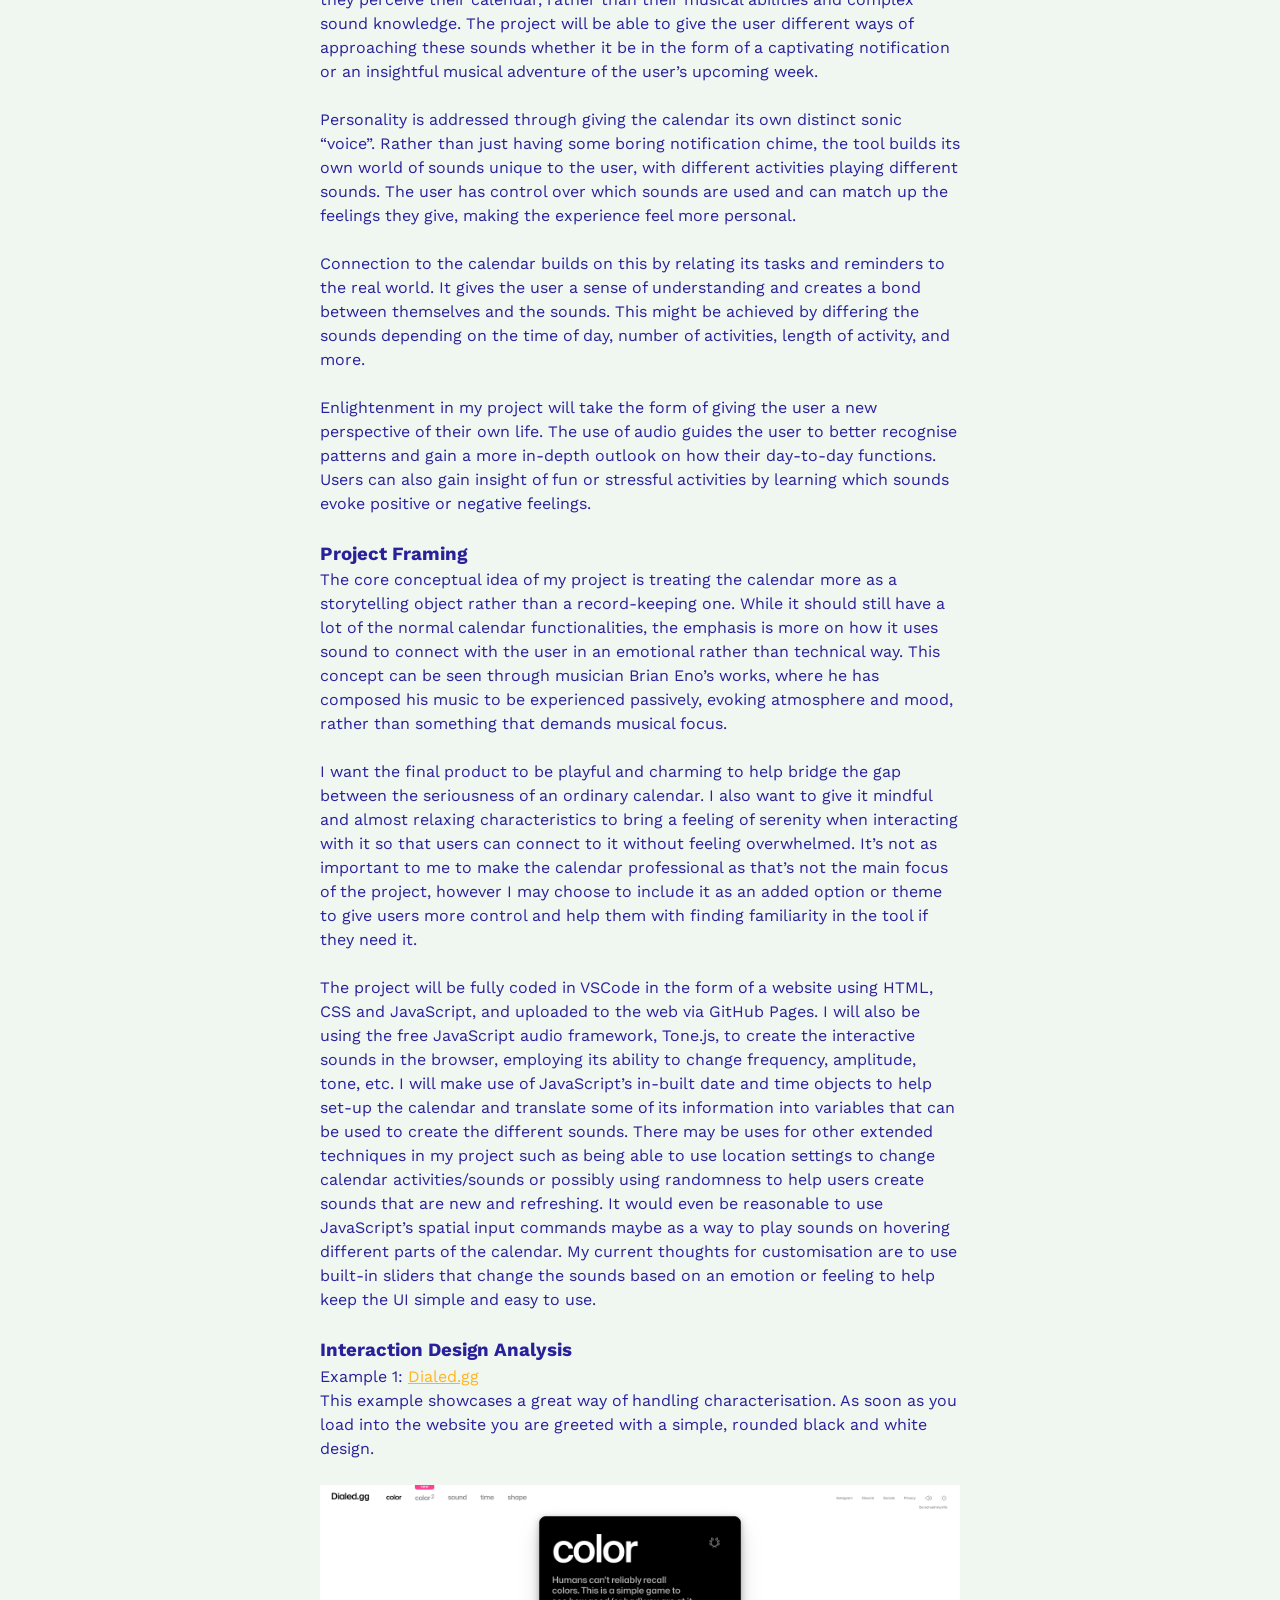
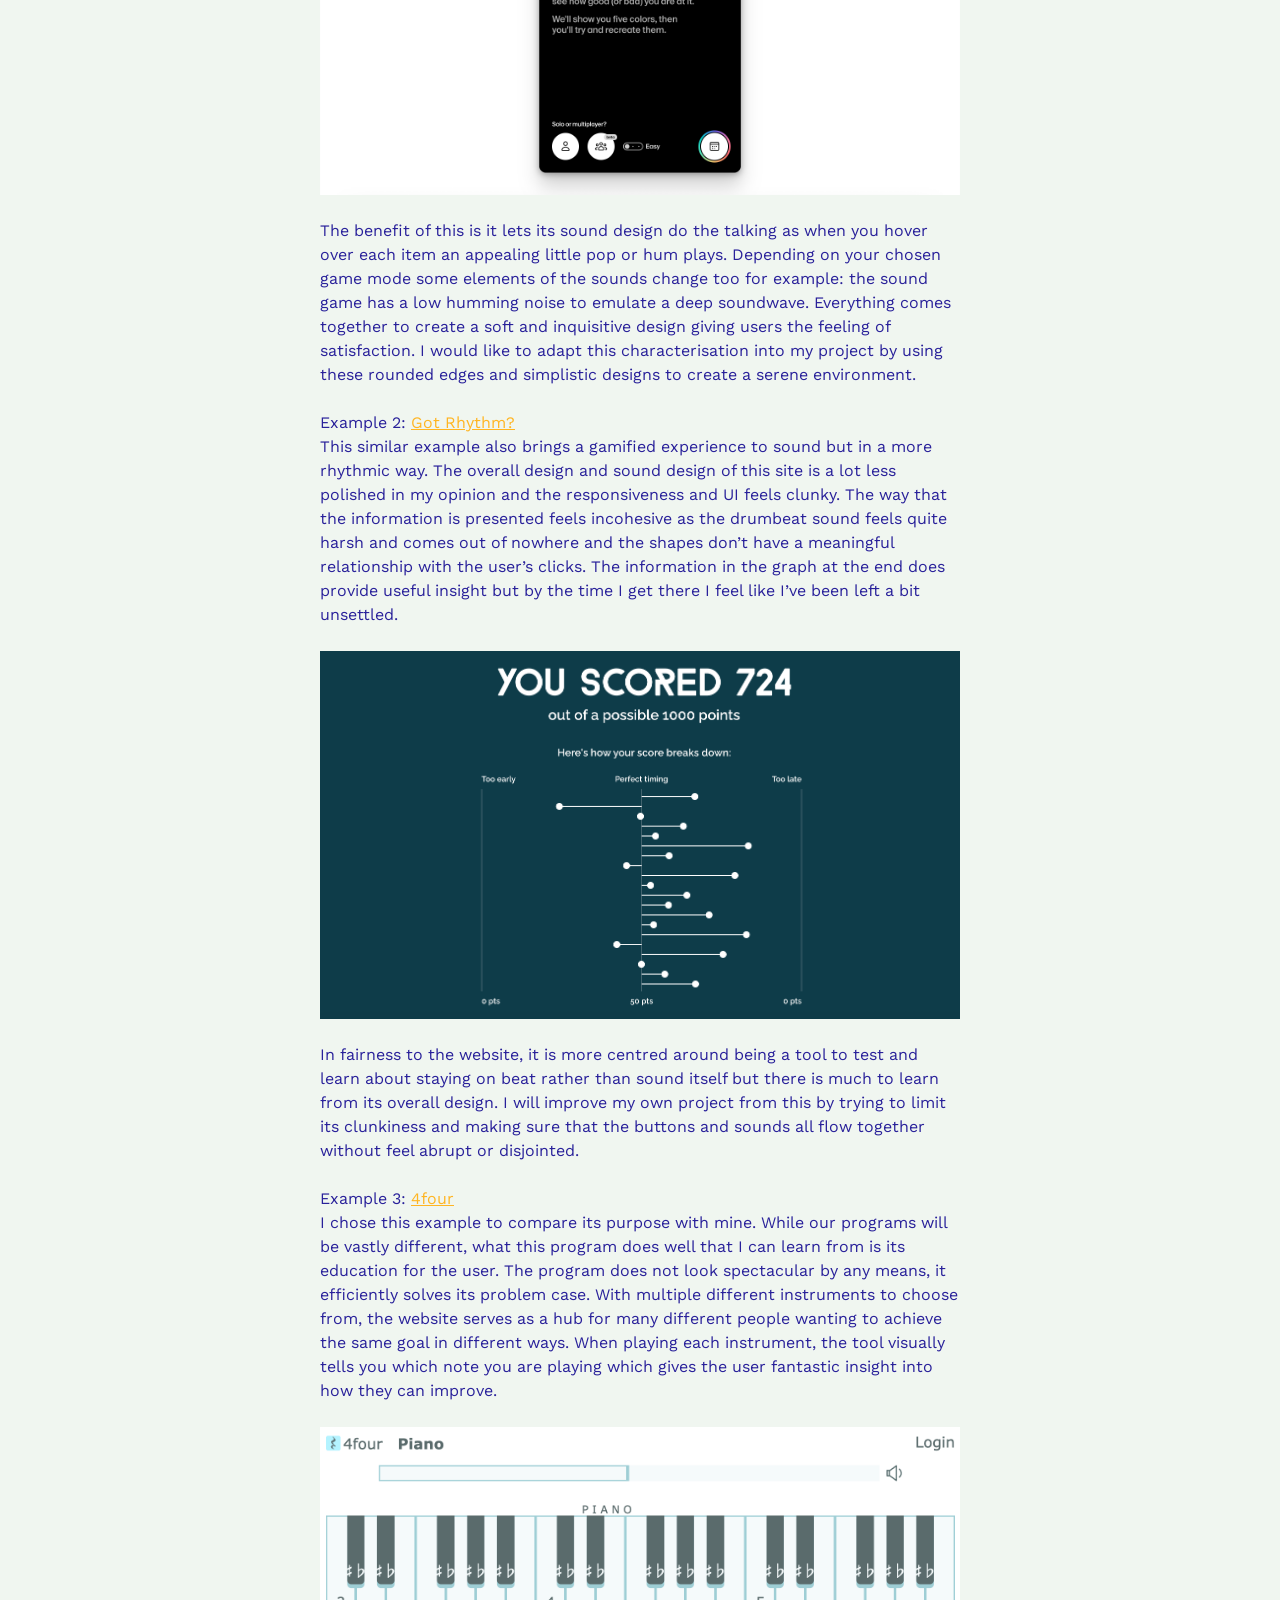
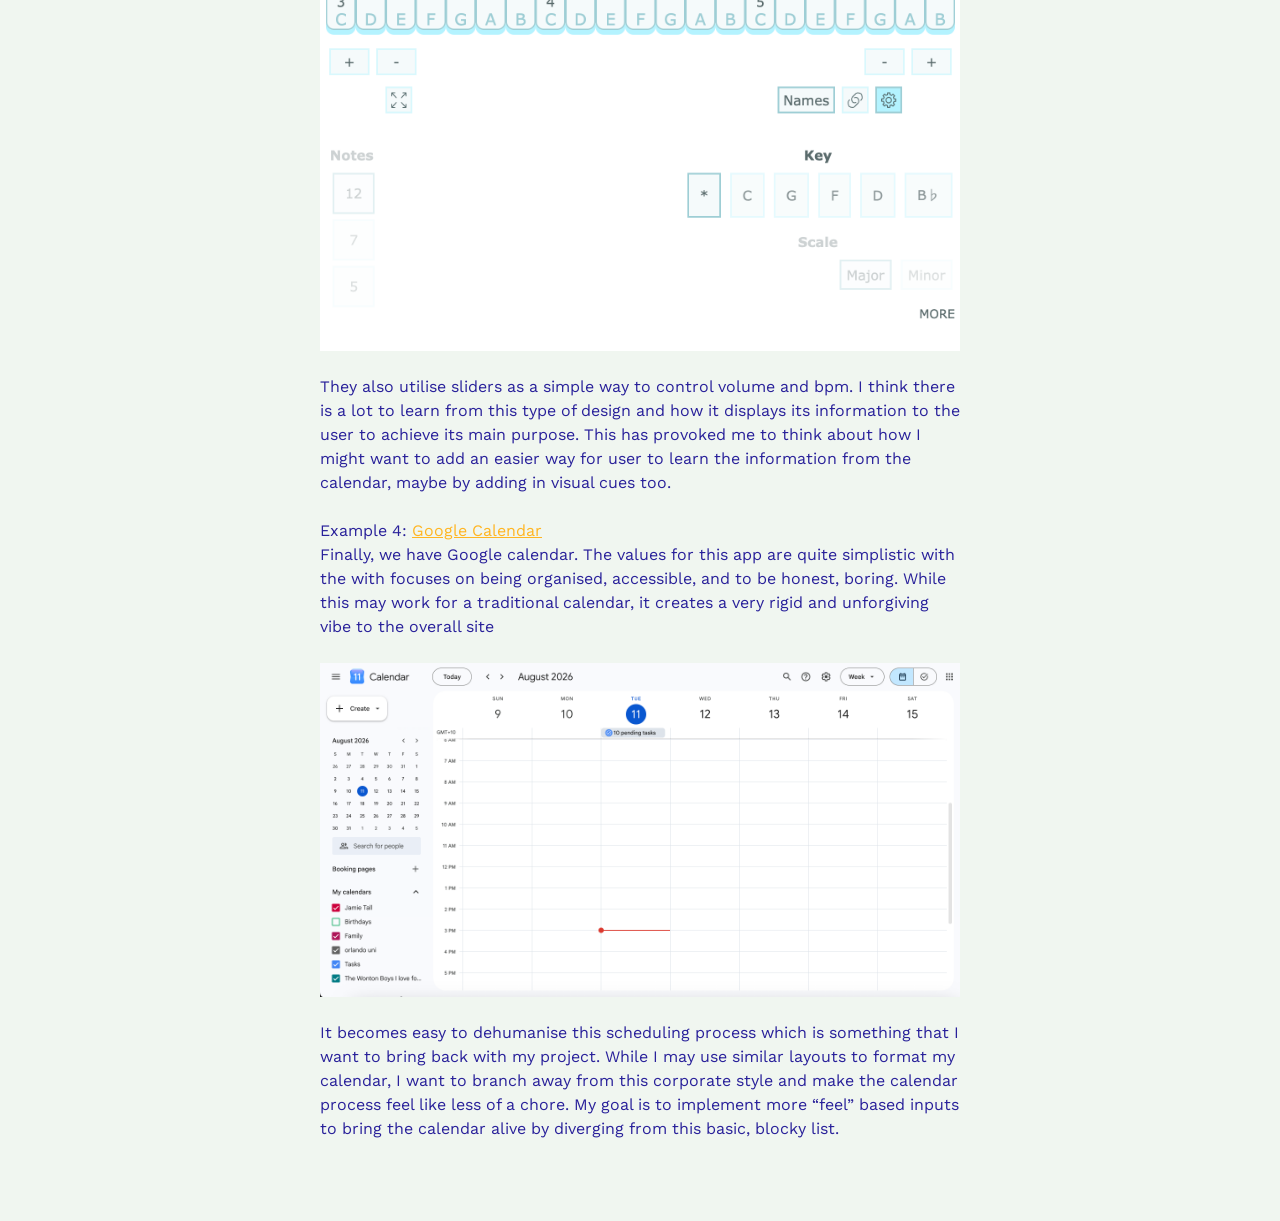
==== commit 29dab766: "changed links to clickalbe" ====
--- a/assignment1.html
+++ b/assignment1.html
@@ -33,7 +33,7 @@
     <div class="mainNavContainer">
       <nav>
         <a href="./index.html">Home</a>
-        <a class="unclickable" href="./assignment2.html">Assignment 2</a>
+        <a href="./assignment2.html">Assignment 2</a>
       </nav>
 
       <main>
--- a/style.css
+++ b/style.css
@@ -153,3 +153,4 @@
 /* compact breakpoint : phone in portrait */
 @media (width < 600px) {
 }
+
